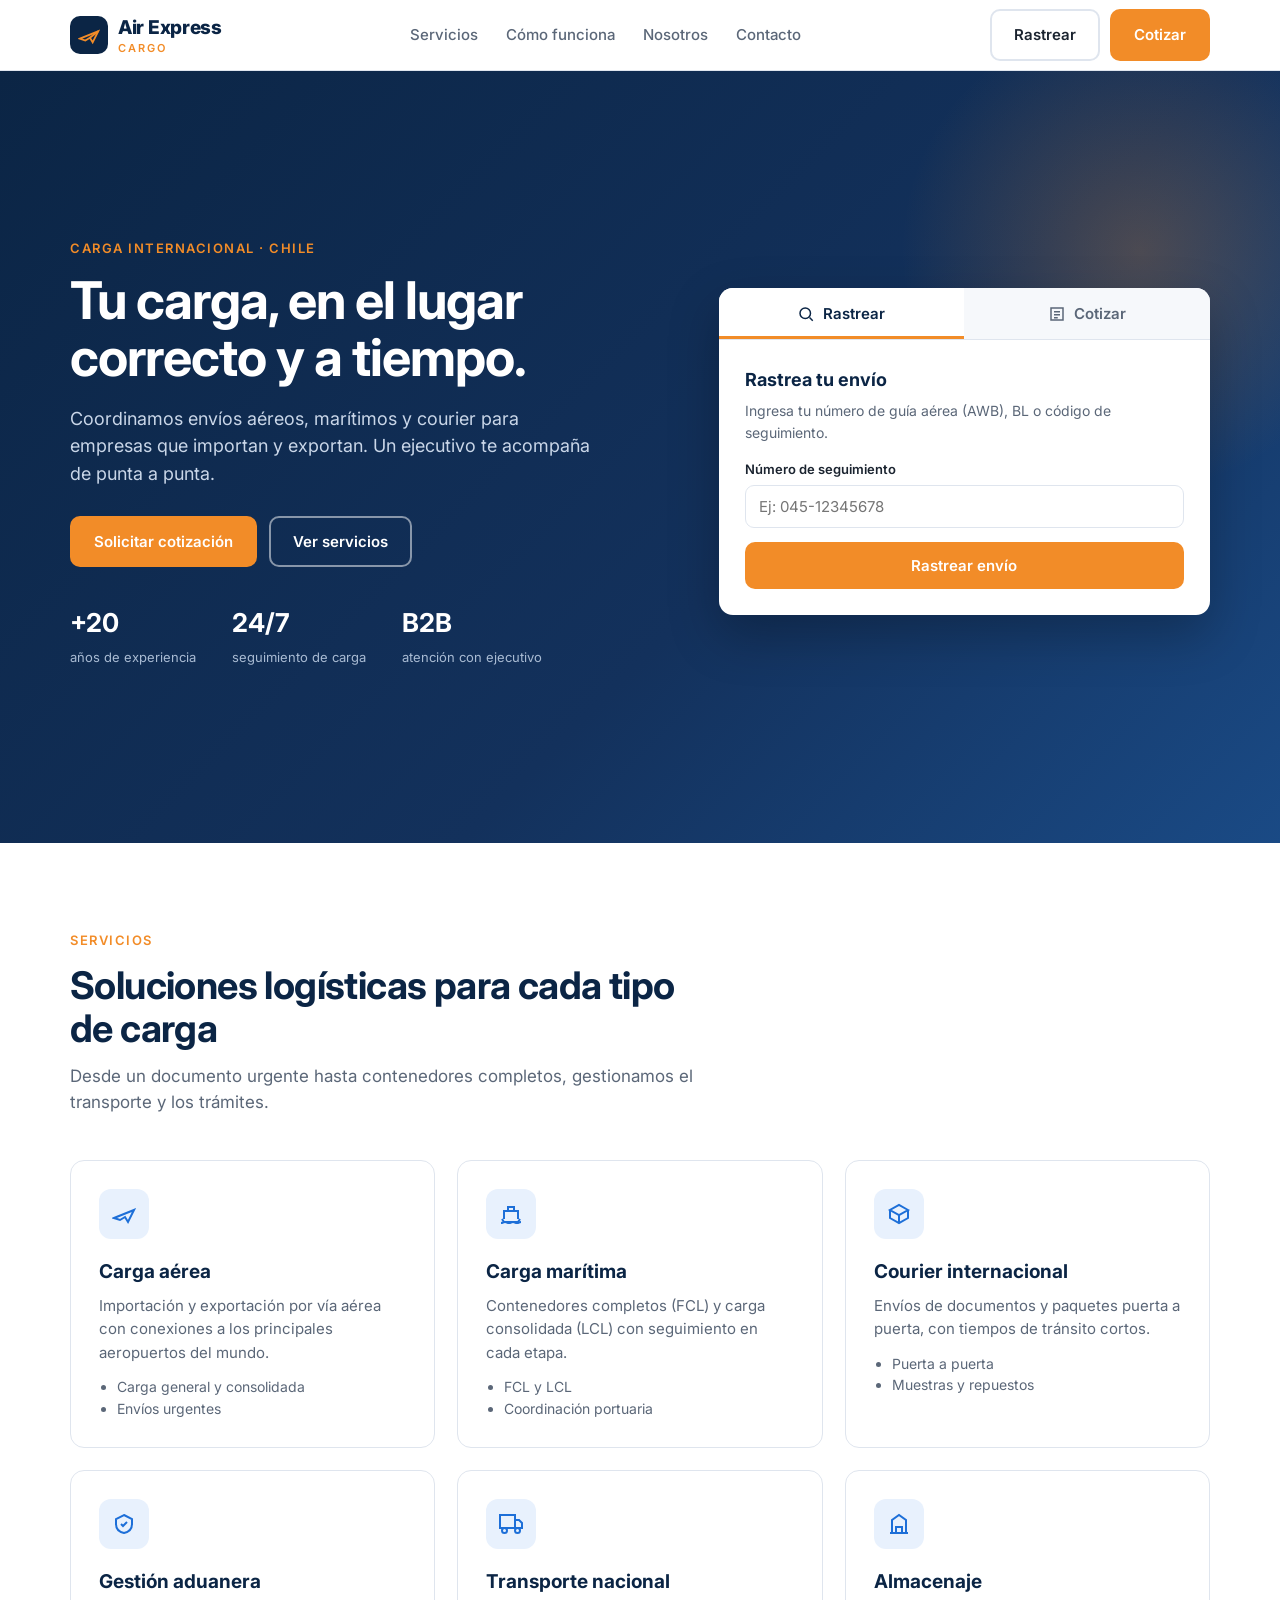
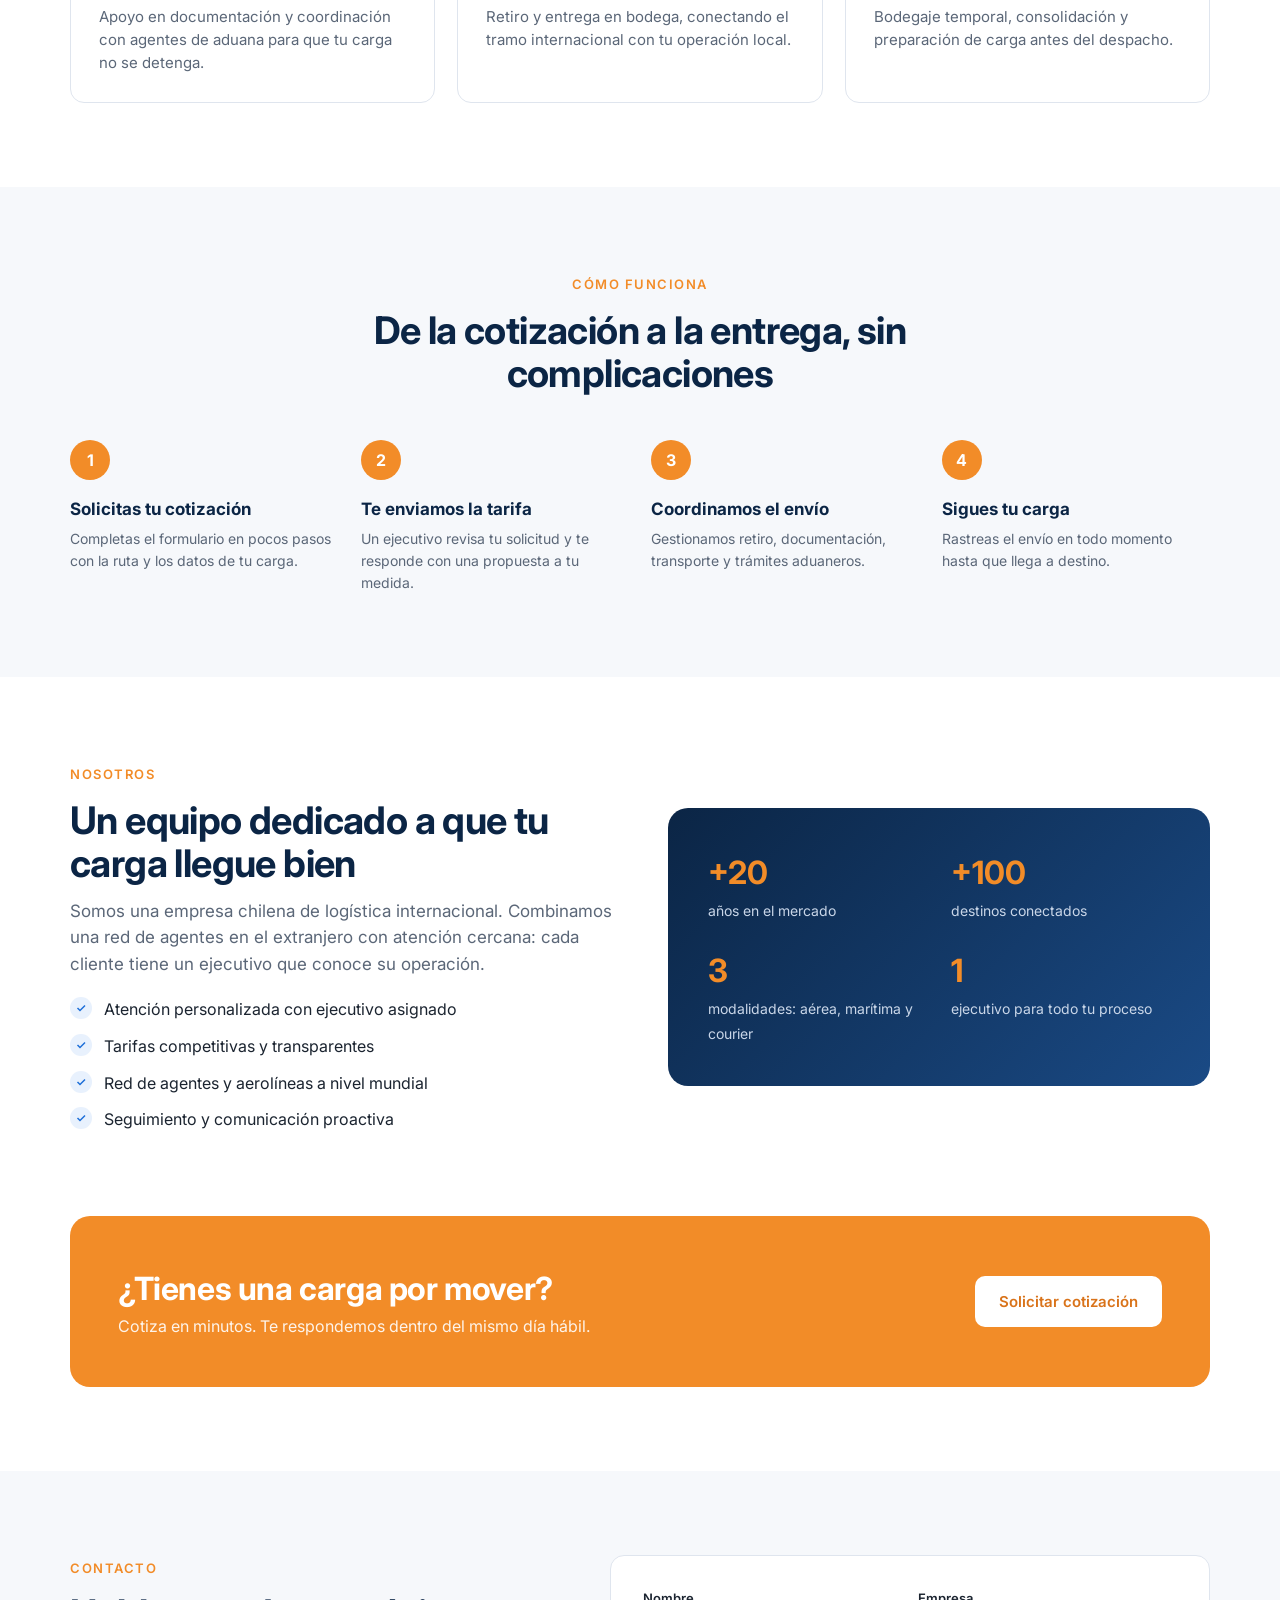
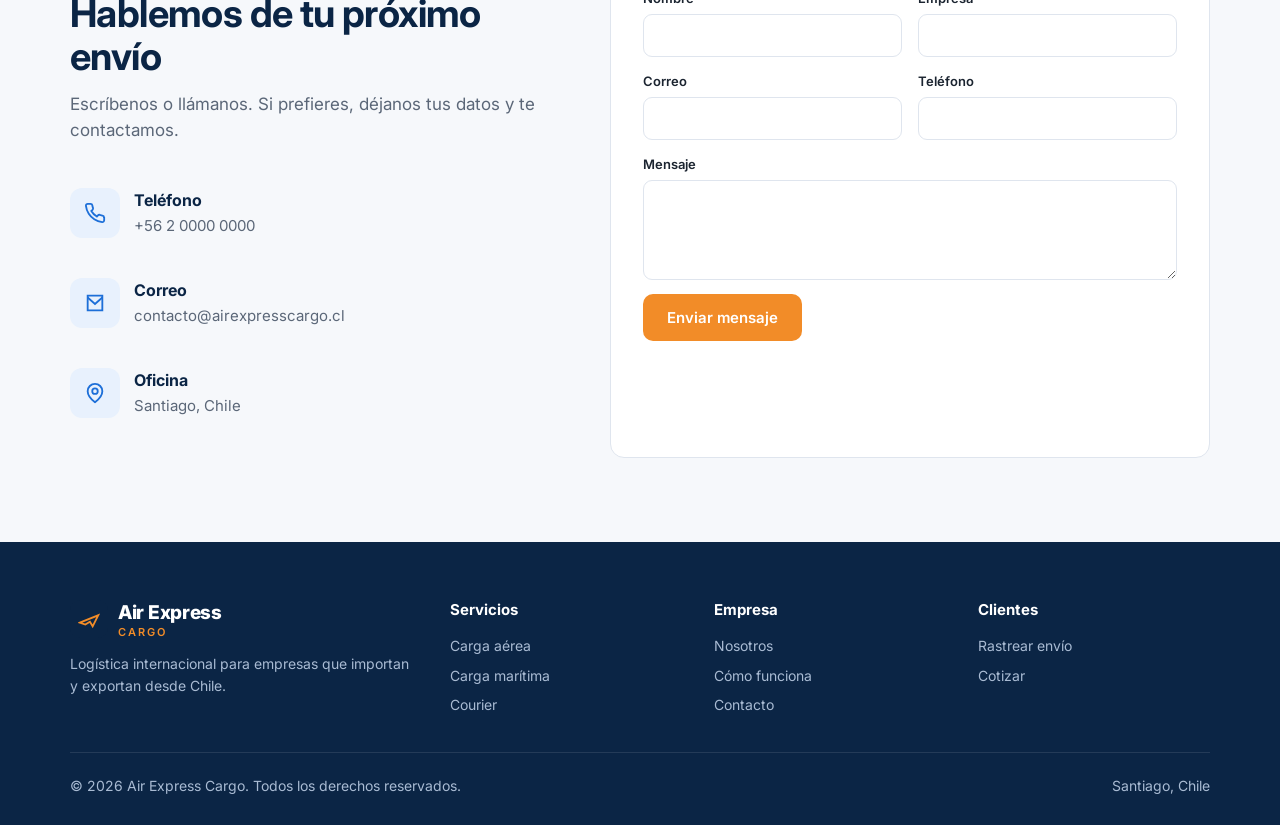
==== index.html @ 955c63bf "Sitio web Air Express Cargo: inicio y cotizador" ====
<!DOCTYPE html>
<html lang="es">
<head>
<meta charset="UTF-8">
<meta name="viewport" content="width=device-width, initial-scale=1.0">
<title>Air Express Cargo | Logística y carga internacional</title>
<meta name="description" content="Air Express Cargo: carga aérea, marítima y courier internacional desde y hacia Chile. Rastrea tu envío o solicita una cotización.">
<link rel="preconnect" href="https://fonts.googleapis.com">
<link href="https://fonts.googleapis.com/css2?family=Inter:wght@400;500;600;700;800&display=swap" rel="stylesheet">
<link rel="stylesheet" href="styles.css">
</head>
<body>

<header class="header">
  <div class="container">
    <a href="index.html" class="logo">
      <span class="logo-mark"><svg width="22" height="22" viewBox="0 0 24 24" fill="none" stroke="#f28c28" stroke-width="2"><path d="M2 16l20-8-6 12-3-5-5 3z"/><path d="M13 15l9-7"/></svg></span>
      <span>Air Express<small>Cargo</small></span>
    </a>
    <nav class="nav" id="nav">
      <a href="#servicios">Servicios</a>
      <a href="#como-funciona">Cómo funciona</a>
      <a href="#nosotros">Nosotros</a>
      <a href="#contacto">Contacto</a>
    </nav>
    <div class="header-cta">
      <a href="#rastrear" class="btn btn-ghost" data-open-tab="track">Rastrear</a>
      <a href="cotizar.html" class="btn btn-primary">Cotizar</a>
      <button class="menu-btn" aria-label="Abrir menú" id="menuBtn"><svg width="24" height="24" viewBox="0 0 24 24" fill="none" stroke="#0b2545" stroke-width="2"><path d="M3 6h18M3 12h18M3 18h18"/></svg></button>
    </div>
  </div>
</header>

<section class="hero" id="rastrear">
  <div class="container">
    <div>
      <span class="eyebrow">Carga internacional · Chile</span>
      <h1>Tu carga, en el lugar correcto y a tiempo.</h1>
      <p class="lead">Coordinamos envíos aéreos, marítimos y courier para empresas que importan y exportan. Un ejecutivo te acompaña de punta a punta.</p>
      <div style="display:flex;gap:12px;flex-wrap:wrap">
        <a href="cotizar.html" class="btn btn-primary">Solicitar cotización</a>
        <a href="#servicios" class="btn btn-outline-light">Ver servicios</a>
      </div>
      <div class="hero-stats">
        <div><strong>+20</strong><span>años de experiencia</span></div>
        <div><strong>24/7</strong><span>seguimiento de carga</span></div>
        <div><strong>B2B</strong><span>atención con ejecutivo</span></div>
      </div>
    </div>

    <div class="widget">
      <div class="tabs" role="tablist">
        <button class="tab active" role="tab" data-tab="track" aria-selected="true">
          <svg width="18" height="18" viewBox="0 0 24 24" fill="none" stroke="currentColor" stroke-width="2"><circle cx="11" cy="11" r="7"/><path d="M21 21l-4.3-4.3"/></svg>Rastrear
        </button>
        <button class="tab" role="tab" data-tab="quote" aria-selected="false">
          <svg width="18" height="18" viewBox="0 0 24 24" fill="none" stroke="currentColor" stroke-width="2"><path d="M4 4h16v16H4z"/><path d="M8 9h8M8 13h8M8 17h5"/></svg>Cotizar
        </button>
      </div>
      <div class="tab-panel active" id="panel-track">
        <h3>Rastrea tu envío</h3>
        <p>Ingresa tu número de guía aérea (AWB), BL o código de seguimiento.</p>
        <form id="trackForm">
          <div class="field">
            <label for="trackNum">Número de seguimiento</label>
            <input id="trackNum" placeholder="Ej: 045-12345678" required>
          </div>
          <button class="btn btn-primary" style="width:100%">Rastrear envío</button>
        </form>
        <div class="track-result" id="trackResult"></div>
      </div>
      <div class="tab-panel" id="panel-quote">
        <h3>Cotiza tu envío en 3 pasos</h3>
        <p>Cuéntanos qué necesitas mover y un ejecutivo te enviará la tarifa.</p>
        <ul class="mini-list">
          <li>Ruta y tipo de servicio</li>
          <li>Detalle de la carga (bultos o pallets, opcional)</li>
          <li>Datos de contacto de tu empresa</li>
        </ul>
        <a href="cotizar.html" class="btn btn-primary" style="width:100%">Comenzar cotización</a>
      </div>
    </div>
  </div>
</section>

<section id="servicios">
  <div class="container">
    <div class="section-head">
      <span class="eyebrow">Servicios</span>
      <h2>Soluciones logísticas para cada tipo de carga</h2>
      <p>Desde un documento urgente hasta contenedores completos, gestionamos el transporte y los trámites.</p>
    </div>
    <div class="grid-3">
      <article class="card">
        <div class="icon"><svg width="24" height="24" viewBox="0 0 24 24" fill="none" stroke="currentColor" stroke-width="2"><path d="M2 16l20-8-6 12-3-5-5 3z"/></svg></div>
        <h3>Carga aérea</h3>
        <p>Importación y exportación por vía aérea con conexiones a los principales aeropuertos del mundo.</p>
        <ul><li>Carga general y consolidada</li><li>Envíos urgentes</li></ul>
      </article>
      <article class="card">
        <div class="icon"><svg width="24" height="24" viewBox="0 0 24 24" fill="none" stroke="currentColor" stroke-width="2"><path d="M3 17l2 3h14l2-3"/><path d="M5 17V9h14v8"/><path d="M9 9V5h6v4"/><path d="M2 21c2 0 2-1 4-1s2 1 4 1 2-1 4-1 2 1 4 1 2-1 4-1"/></svg></div>
        <h3>Carga marítima</h3>
        <p>Contenedores completos (FCL) y carga consolidada (LCL) con seguimiento en cada etapa.</p>
        <ul><li>FCL y LCL</li><li>Coordinación portuaria</li></ul>
      </article>
      <article class="card">
        <div class="icon"><svg width="24" height="24" viewBox="0 0 24 24" fill="none" stroke="currentColor" stroke-width="2"><path d="M21 8l-9-5-9 5 9 5 9-5z"/><path d="M3 8v8l9 5 9-5V8"/><path d="M12 13v8"/></svg></div>
        <h3>Courier internacional</h3>
        <p>Envíos de documentos y paquetes puerta a puerta, con tiempos de tránsito cortos.</p>
        <ul><li>Puerta a puerta</li><li>Muestras y repuestos</li></ul>
      </article>
      <article class="card">
        <div class="icon"><svg width="24" height="24" viewBox="0 0 24 24" fill="none" stroke="currentColor" stroke-width="2"><path d="M9 12l2 2 4-4"/><path d="M12 3l8 4v5c0 5-3.5 8-8 9-4.5-1-8-4-8-9V7z"/></svg></div>
        <h3>Gestión aduanera</h3>
        <p>Apoyo en documentación y coordinación con agentes de aduana para que tu carga no se detenga.</p>
      </article>
      <article class="card">
        <div class="icon"><svg width="24" height="24" viewBox="0 0 24 24" fill="none" stroke="currentColor" stroke-width="2"><path d="M1 3h15v13H1z"/><path d="M16 8h4l3 3v5h-7z"/><circle cx="5.5" cy="18.5" r="2.5"/><circle cx="18.5" cy="18.5" r="2.5"/></svg></div>
        <h3>Transporte nacional</h3>
        <p>Retiro y entrega en bodega, conectando el tramo internacional con tu operación local.</p>
      </article>
      <article class="card">
        <div class="icon"><svg width="24" height="24" viewBox="0 0 24 24" fill="none" stroke="currentColor" stroke-width="2"><path d="M3 21h18M5 21V8l7-5 7 5v13"/><path d="M9 21v-6h6v6"/></svg></div>
        <h3>Almacenaje</h3>
        <p>Bodegaje temporal, consolidación y preparación de carga antes del despacho.</p>
      </article>
    </div>
  </div>
</section>

<section class="bg-soft" id="como-funciona">
  <div class="container">
    <div class="section-head center">
      <span class="eyebrow">Cómo funciona</span>
      <h2>De la cotización a la entrega, sin complicaciones</h2>
    </div>
    <div class="steps">
      <div class="step"><h4>Solicitas tu cotización</h4><p>Completas el formulario en pocos pasos con la ruta y los datos de tu carga.</p></div>
      <div class="step"><h4>Te enviamos la tarifa</h4><p>Un ejecutivo revisa tu solicitud y te responde con una propuesta a tu medida.</p></div>
      <div class="step"><h4>Coordinamos el envío</h4><p>Gestionamos retiro, documentación, transporte y trámites aduaneros.</p></div>
      <div class="step"><h4>Sigues tu carga</h4><p>Rastreas el envío en todo momento hasta que llega a destino.</p></div>
    </div>
  </div>
</section>

<section id="nosotros">
  <div class="container about">
    <div>
      <span class="eyebrow">Nosotros</span>
      <div class="section-head" style="margin-bottom:0">
        <h2>Un equipo dedicado a que tu carga llegue bien</h2>
        <p>Somos una empresa chilena de logística internacional. Combinamos una red de agentes en el extranjero con atención cercana: cada cliente tiene un ejecutivo que conoce su operación.</p>
      </div>
      <ul class="checks">
        <li>Atención personalizada con ejecutivo asignado</li>
        <li>Tarifas competitivas y transparentes</li>
        <li>Red de agentes y aerolíneas a nivel mundial</li>
        <li>Seguimiento y comunicación proactiva</li>
      </ul>
    </div>
    <div class="about-visual">
      <div><strong>+20</strong><span>años en el mercado</span></div>
      <div><strong>+100</strong><span>destinos conectados</span></div>
      <div><strong>3</strong><span>modalidades: aérea, marítima y courier</span></div>
      <div><strong>1</strong><span>ejecutivo para todo tu proceso</span></div>
    </div>
  </div>
</section>

<section style="padding-top:0">
  <div class="container">
    <div class="cta-band">
      <div>
        <h2>¿Tienes una carga por mover?</h2>
        <p>Cotiza en minutos. Te respondemos dentro del mismo día hábil.</p>
      </div>
      <a href="cotizar.html" class="btn">Solicitar cotización</a>
    </div>
  </div>
</section>

<section class="bg-soft" id="contacto">
  <div class="container contact-grid">
    <div>
      <span class="eyebrow">Contacto</span>
      <div class="section-head">
        <h2>Hablemos de tu próximo envío</h2>
        <p>Escríbenos o llámanos. Si prefieres, déjanos tus datos y te contactamos.</p>
      </div>
      <div class="contact-item"><div class="icon"><svg width="22" height="22" viewBox="0 0 24 24" fill="none" stroke="currentColor" stroke-width="2"><path d="M22 16.9v3a2 2 0 01-2.2 2 19.8 19.8 0 01-8.6-3.1 19.5 19.5 0 01-6-6A19.8 19.8 0 012.1 4.2 2 2 0 014.1 2h3a2 2 0 012 1.7c.1.9.4 1.8.7 2.7a2 2 0 01-.5 2.1L8 9.8a16 16 0 006 6l1.3-1.3a2 2 0 012.1-.4c.9.3 1.8.6 2.7.7a2 2 0 011.7 2z"/></svg></div><div><strong>Teléfono</strong><span>+56 2 0000 0000</span></div></div>
      <div class="contact-item"><div class="icon"><svg width="22" height="22" viewBox="0 0 24 24" fill="none" stroke="currentColor" stroke-width="2"><path d="M4 4h16v16H4z"/><path d="M4 6l8 7 8-7"/></svg></div><div><strong>Correo</strong><span>contacto@airexpresscargo.cl</span></div></div>
      <div class="contact-item"><div class="icon"><svg width="22" height="22" viewBox="0 0 24 24" fill="none" stroke="currentColor" stroke-width="2"><path d="M12 22s-8-6-8-12a8 8 0 0116 0c0 6-8 12-8 12z"/><circle cx="12" cy="10" r="3"/></svg></div><div><strong>Oficina</strong><span>Santiago, Chile</span></div></div>
    </div>
    <form class="form-card" id="contactForm">
      <div class="grid-2">
        <div class="field"><label for="cName">Nombre</label><input id="cName" required></div>
        <div class="field"><label for="cCompany">Empresa</label><input id="cCompany"></div>
      </div>
      <div class="grid-2">
        <div class="field"><label for="cEmail">Correo</label><input id="cEmail" type="email" required></div>
        <div class="field"><label for="cPhone">Teléfono</label><input id="cPhone" type="tel"></div>
      </div>
      <div class="field"><label for="cMsg">Mensaje</label><textarea id="cMsg" rows="4" required></textarea></div>
      <button class="btn btn-primary">Enviar mensaje</button>
      <p class="hint" id="contactOk" style="margin-top:12px;display:none;color:#1e9e5a">¡Gracias! Se abrirá tu correo para enviar el mensaje.</p>
    </form>
  </div>
</section>

<footer class="footer">
  <div class="container">
    <div class="footer-grid">
      <div>
        <a href="index.html" class="logo"><span class="logo-mark"><svg width="22" height="22" viewBox="0 0 24 24" fill="none" stroke="#f28c28" stroke-width="2"><path d="M2 16l20-8-6 12-3-5-5 3z"/></svg></span><span>Air Express<small>Cargo</small></span></a>
        <p>Logística internacional para empresas que importan y exportan desde Chile.</p>
      </div>
      <div><h5>Servicios</h5><ul><li><a href="#servicios">Carga aérea</a></li><li><a href="#servicios">Carga marítima</a></li><li><a href="#servicios">Courier</a></li></ul></div>
      <div><h5>Empresa</h5><ul><li><a href="#nosotros">Nosotros</a></li><li><a href="#como-funciona">Cómo funciona</a></li><li><a href="#contacto">Contacto</a></li></ul></div>
      <div><h5>Clientes</h5><ul><li><a href="#rastrear" data-open-tab="track">Rastrear envío</a></li><li><a href="cotizar.html">Cotizar</a></li></ul></div>
    </div>
    <div class="footer-bottom"><span>© <span id="year"></span> Air Express Cargo. Todos los derechos reservados.</span><span>Santiago, Chile</span></div>
  </div>
</footer>

<script src="script.js"></script>
</body>
</html>
---- styles.css ----
:root{
  --navy:#0b2545; --navy-2:#13315c; --blue:#1d6fd8; --blue-soft:#e8f1fd;
  --orange:#f28c28; --orange-dark:#d9731a;
  --ink:#1b2430; --muted:#5b6778; --line:#dfe5ee; --bg:#f6f8fb; --white:#fff;
  --radius:14px; --shadow:0 10px 30px rgba(11,37,69,.10);
}
*{box-sizing:border-box;margin:0;padding:0}
html{scroll-behavior:smooth}
body{font-family:"Inter",system-ui,-apple-system,Segoe UI,Roboto,sans-serif;color:var(--ink);background:var(--white);line-height:1.55}
a{color:inherit;text-decoration:none}
img,svg{display:block}
.container{width:min(1140px,100% - 32px);margin-inline:auto}
.btn{display:inline-flex;align-items:center;justify-content:center;gap:8px;padding:12px 22px;border-radius:10px;font-weight:600;border:2px solid transparent;cursor:pointer;font-size:15px;transition:.2s;font-family:inherit}
.btn-primary{background:var(--orange);color:#fff}
.btn-primary:hover{background:var(--orange-dark)}
.btn-ghost{border-color:var(--line);background:#fff;color:var(--ink)}
.btn-ghost:hover{border-color:var(--blue);color:var(--blue)}
.btn-outline-light{border-color:rgba(255,255,255,.5);color:#fff}
.btn-outline-light:hover{background:rgba(255,255,255,.1)}

/* Header */
.header{position:sticky;top:0;z-index:50;background:rgba(255,255,255,.96);backdrop-filter:blur(8px);border-bottom:1px solid var(--line)}
.header .container{display:flex;align-items:center;justify-content:space-between;height:70px;gap:20px}
.logo{display:flex;align-items:center;gap:10px;font-weight:800;font-size:19px;color:var(--navy);letter-spacing:-.3px}
.logo-mark{width:38px;height:38px;border-radius:10px;background:var(--navy);display:grid;place-items:center}
.logo small{display:block;font-size:11px;font-weight:600;color:var(--orange);letter-spacing:2px;text-transform:uppercase;margin-top:-3px}
.nav{display:flex;gap:28px;font-weight:500;font-size:15px;color:var(--muted)}
.nav a:hover,.nav a.active{color:var(--navy)}
.header-cta{display:flex;gap:10px;align-items:center}
.menu-btn{display:none;background:none;border:0;cursor:pointer;padding:8px}

/* Hero */
.hero{background:linear-gradient(135deg,var(--navy) 0%,var(--navy-2) 60%,#1a4a85 100%);color:#fff;position:relative;overflow:hidden}
.hero::after{content:"";position:absolute;right:-120px;top:-80px;width:520px;height:520px;border-radius:50%;background:radial-gradient(circle,rgba(242,140,40,.25),transparent 65%)}
.hero .container{display:grid;grid-template-columns:1.1fr .9fr;gap:48px;align-items:center;padding:80px 0 90px;position:relative;z-index:1}
.eyebrow{display:inline-block;font-size:13px;font-weight:600;letter-spacing:1.5px;text-transform:uppercase;color:var(--orange);margin-bottom:14px}
.hero h1{font-size:clamp(34px,5vw,52px);line-height:1.1;letter-spacing:-1px;margin-bottom:18px}
.hero p.lead{font-size:18px;color:#c9d6e8;max-width:520px;margin-bottom:28px}
.hero-stats{display:flex;gap:36px;margin-top:36px;flex-wrap:wrap}
.hero-stats strong{display:block;font-size:26px}
.hero-stats span{font-size:13px;color:#a9bbd3}

/* Tabs widget */
.widget{background:#fff;color:var(--ink);border-radius:var(--radius);box-shadow:0 20px 50px rgba(0,0,0,.25);overflow:hidden}
.tabs{display:grid;grid-template-columns:1fr 1fr;border-bottom:1px solid var(--line)}
.tab{padding:16px;font-weight:600;font-size:15px;background:var(--bg);border:0;cursor:pointer;color:var(--muted);font-family:inherit;display:flex;align-items:center;justify-content:center;gap:8px}
.tab.active{background:#fff;color:var(--navy);box-shadow:inset 0 -3px 0 var(--orange)}
.tab-panel{padding:26px;display:none}
.tab-panel.active{display:block}
.tab-panel h3{font-size:18px;margin-bottom:6px;color:var(--navy)}
.tab-panel p{color:var(--muted);font-size:14px;margin-bottom:16px}
.field{display:flex;flex-direction:column;gap:6px;margin-bottom:14px}
.field label{font-size:13px;font-weight:600;color:var(--ink)}
.field input,.field select,.field textarea{padding:11px 13px;border:1px solid var(--line);border-radius:9px;font-size:15px;font-family:inherit;background:#fff;color:var(--ink);width:100%}
.field input:focus,.field select:focus,.field textarea:focus{outline:2px solid var(--blue-soft);border-color:var(--blue)}
.inline{display:flex;gap:10px}
.inline .field{flex:1}
.track-result{margin-top:14px;padding:14px;border-radius:10px;background:var(--blue-soft);font-size:14px;display:none}
.track-result.show{display:block}
.mini-list{list-style:none;display:grid;gap:8px;margin:4px 0 18px}
.mini-list li{display:flex;gap:8px;font-size:14px;color:var(--muted)}
.mini-list li::before{content:"✓";color:var(--orange);font-weight:700}

/* Sections */
section{padding:84px 0}
.section-head{max-width:640px;margin-bottom:44px}
.section-head h2{font-size:clamp(28px,3.5vw,38px);letter-spacing:-.6px;color:var(--navy);line-height:1.15;margin-bottom:12px}
.section-head p{color:var(--muted);font-size:17px}
.center{text-align:center;margin-inline:auto}
.bg-soft{background:var(--bg)}

.grid-3{display:grid;grid-template-columns:repeat(3,1fr);gap:22px}
.card{background:#fff;border:1px solid var(--line);border-radius:var(--radius);padding:28px;transition:.2s}
.card:hover{box-shadow:var(--shadow);transform:translateY(-3px)}
.icon{width:50px;height:50px;border-radius:12px;background:var(--blue-soft);display:grid;place-items:center;margin-bottom:18px;color:var(--blue)}
.card h3{font-size:19px;color:var(--navy);margin-bottom:8px}
.card p{color:var(--muted);font-size:15px}
.card ul{margin-top:12px;padding-left:18px;color:var(--muted);font-size:14px}

.steps{display:grid;grid-template-columns:repeat(4,1fr);gap:22px;counter-reset:s}
.step{position:relative;padding-top:56px}
.step::before{counter-increment:s;content:counter(s);position:absolute;top:0;left:0;width:40px;height:40px;border-radius:50%;background:var(--orange);color:#fff;font-weight:700;display:grid;place-items:center}
.step h4{color:var(--navy);margin-bottom:6px;font-size:17px}
.step p{color:var(--muted);font-size:14px}

.about{display:grid;grid-template-columns:1fr 1fr;gap:56px;align-items:center}
.about-visual{background:linear-gradient(135deg,var(--navy),#1a4a85);border-radius:20px;padding:40px;color:#fff;display:grid;grid-template-columns:1fr 1fr;gap:24px}
.about-visual div strong{display:block;font-size:32px;color:var(--orange)}
.about-visual div span{color:#c9d6e8;font-size:14px}
.checks{list-style:none;display:grid;gap:12px;margin-top:20px}
.checks li{display:flex;gap:12px;color:var(--ink)}
.checks li::before{content:"";flex:0 0 22px;height:22px;border-radius:50%;background:var(--blue-soft) url("data:image/svg+xml,%3Csvg xmlns='http://www.w3.org/2000/svg' viewBox='0 0 24 24' fill='none' stroke='%231d6fd8' stroke-width='3'%3E%3Cpath d='M5 12l5 5L20 7'/%3E%3C/svg%3E") center/12px no-repeat}

.cta-band{background:var(--orange);color:#fff;border-radius:20px;padding:48px;display:flex;justify-content:space-between;align-items:center;gap:24px;flex-wrap:wrap}
.cta-band h2{font-size:clamp(24px,3vw,32px);letter-spacing:-.4px}
.cta-band p{opacity:.9}
.cta-band .btn{background:#fff;color:var(--orange-dark)}

.contact-grid{display:grid;grid-template-columns:1fr 1.2fr;gap:40px}
.contact-item{display:flex;gap:14px;margin-bottom:22px}
.contact-item strong{display:block;color:var(--navy)}
.contact-item span{color:var(--muted);font-size:15px}

/* Footer */
.footer{background:var(--navy);color:#a9bbd3;padding:56px 0 28px;font-size:14px}
.footer-grid{display:grid;grid-template-columns:1.5fr 1fr 1fr 1fr;gap:32px;margin-bottom:36px}
.footer h5{color:#fff;font-size:15px;margin-bottom:14px}
.footer ul{list-style:none;display:grid;gap:8px}
.footer a:hover{color:#fff}
.footer .logo{color:#fff;margin-bottom:12px}
.footer-bottom{border-top:1px solid rgba(255,255,255,.1);padding-top:22px;display:flex;justify-content:space-between;flex-wrap:wrap;gap:10px}

/* Cotizador page */
.page-head{background:linear-gradient(135deg,var(--navy),var(--navy-2));color:#fff;padding:52px 0 44px}
.page-head h1{font-size:clamp(28px,4vw,40px);letter-spacing:-.6px;margin-bottom:8px}
.page-head p{color:#c9d6e8;max-width:600px}
.breadcrumb{font-size:13px;color:#a9bbd3;margin-bottom:14px}
.breadcrumb a:hover{color:#fff}
.quote-layout{display:grid;grid-template-columns:1fr 340px;gap:32px;padding:44px 0 80px;align-items:start}
.progress{display:flex;gap:8px;margin-bottom:28px}
.progress-step{flex:1}
.progress-bar{height:6px;border-radius:4px;background:var(--line);margin-bottom:8px;transition:.3s}
.progress-step.done .progress-bar,.progress-step.current .progress-bar{background:var(--orange)}
.progress-step span{font-size:13px;color:var(--muted);font-weight:500}
.progress-step.current span{color:var(--navy);font-weight:700}
.form-card{background:#fff;border:1px solid var(--line);border-radius:var(--radius);padding:32px}
.form-step{display:none}
.form-step.active{display:block;animation:fade .25s}
@keyframes fade{from{opacity:0;transform:translateY(6px)}to{opacity:1;transform:none}}
.form-step h2{font-size:22px;color:var(--navy);margin-bottom:4px}
.form-step > p{color:var(--muted);font-size:15px;margin-bottom:24px}
.grid-2{display:grid;grid-template-columns:1fr 1fr;gap:0 16px}
.choice-group{display:grid;grid-template-columns:repeat(3,1fr);gap:10px;margin-bottom:18px}
.choice{position:relative}
.choice input{position:absolute;opacity:0}
.choice label{display:flex;flex-direction:column;gap:2px;border:1.5px solid var(--line);border-radius:10px;padding:14px;cursor:pointer;height:100%;transition:.15s}
.choice label strong{color:var(--navy);font-size:15px}
.choice label small{color:var(--muted);font-size:12px}
.choice input:checked + label{border-color:var(--orange);background:#fff7ef;box-shadow:0 0 0 3px rgba(242,140,40,.15)}
.choice input:focus-visible + label{outline:2px solid var(--blue)}
.toggle-row{display:flex;align-items:center;justify-content:space-between;gap:12px;padding:16px;border:1px dashed var(--line);border-radius:10px;margin:8px 0 18px;background:var(--bg)}
.toggle-row strong{color:var(--navy);display:block;font-size:15px}
.toggle-row small{color:var(--muted)}
.switch{position:relative;width:46px;height:26px;flex:0 0 46px}
.switch input{opacity:0;width:0;height:0}
.switch span{position:absolute;inset:0;background:#c8d1dd;border-radius:20px;cursor:pointer;transition:.2s}
.switch span::before{content:"";position:absolute;width:20px;height:20px;left:3px;top:3px;background:#fff;border-radius:50%;transition:.2s}
.switch input:checked + span{background:var(--orange)}
.switch input:checked + span::before{transform:translateX(20px)}
.detail{display:none}
.detail.show{display:block}
.pkg-row{display:grid;grid-template-columns:70px 1fr 1fr 1fr 1fr 36px;gap:8px;align-items:end;margin-bottom:10px}
.pkg-row .field{margin:0}
.pkg-row input{padding:9px 10px;font-size:14px}
.pkg-head{display:grid;grid-template-columns:70px 1fr 1fr 1fr 1fr 36px;gap:8px;font-size:12px;font-weight:600;color:var(--muted);margin-bottom:6px}
.icon-btn{width:36px;height:38px;border:1px solid var(--line);border-radius:8px;background:#fff;cursor:pointer;color:var(--muted);font-size:18px}
.icon-btn:hover{color:#c0392b;border-color:#c0392b}
.add-btn{background:none;border:0;color:var(--blue);font-weight:600;cursor:pointer;padding:6px 0;font-family:inherit;font-size:14px}
.subhead{font-size:15px;color:var(--navy);margin:18px 0 10px;font-weight:700}
.hint{font-size:13px;color:var(--muted);margin:-6px 0 14px}
.form-nav{display:flex;justify-content:space-between;margin-top:26px;padding-top:22px;border-top:1px solid var(--line)}
.error{color:#c0392b;font-size:13px;margin-top:-8px;margin-bottom:10px;display:none}
.error.show{display:block}

.aside{display:grid;gap:18px;position:sticky;top:90px}
.summary{background:var(--navy);color:#fff;border-radius:var(--radius);padding:24px}
.summary h3{font-size:16px;margin-bottom:14px}
.summary dl{display:grid;gap:10px;font-size:14px}
.summary dl div{display:flex;justify-content:space-between;gap:12px;border-bottom:1px solid rgba(255,255,255,.1);padding-bottom:8px}
.summary dt{color:#a9bbd3}
.summary dd{font-weight:600;text-align:right}
.summary .note{font-size:12px;color:#a9bbd3;margin-top:14px}
.side-card{background:var(--bg);border:1px solid var(--line);border-radius:var(--radius);padding:22px;font-size:14px}
.side-card h4{color:var(--navy);margin-bottom:10px;font-size:15px}
.side-card ol{padding-left:18px;color:var(--muted);display:grid;gap:6px}
.side-card p{color:var(--muted);margin-bottom:6px}
.side-card a{color:var(--blue);font-weight:600}
.success{text-align:center;padding:30px 10px}
.success .icon{margin:0 auto 18px;width:64px;height:64px;background:#e7f7ee;color:#1e9e5a}

@media (max-width:980px){
  .hero .container,.about,.contact-grid,.quote-layout{grid-template-columns:1fr}
  .grid-3{grid-template-columns:1fr 1fr}
  .steps{grid-template-columns:1fr 1fr}
  .footer-grid{grid-template-columns:1fr 1fr}
  .aside{position:static}
}
@media (max-width:760px){
  .nav,.header-cta .btn-ghost{display:none}
  .menu-btn{display:block}
  .nav.open{display:flex;flex-direction:column;position:absolute;top:70px;left:0;right:0;background:#fff;padding:20px 16px;border-bottom:1px solid var(--line);gap:16px}
  .grid-3,.steps,.grid-2,.footer-grid{grid-template-columns:1fr}
  .choice-group{grid-template-columns:1fr}
  section{padding:60px 0}
  .hero .container{padding:52px 0 60px}
  .cta-band{padding:32px}
  .form-card{padding:22px}
  .pkg-head{display:none}
  .pkg-row{grid-template-columns:1fr 1fr 1fr;padding:12px;border:1px solid var(--line);border-radius:10px}
  .pkg-row .icon-btn{width:100%}
}
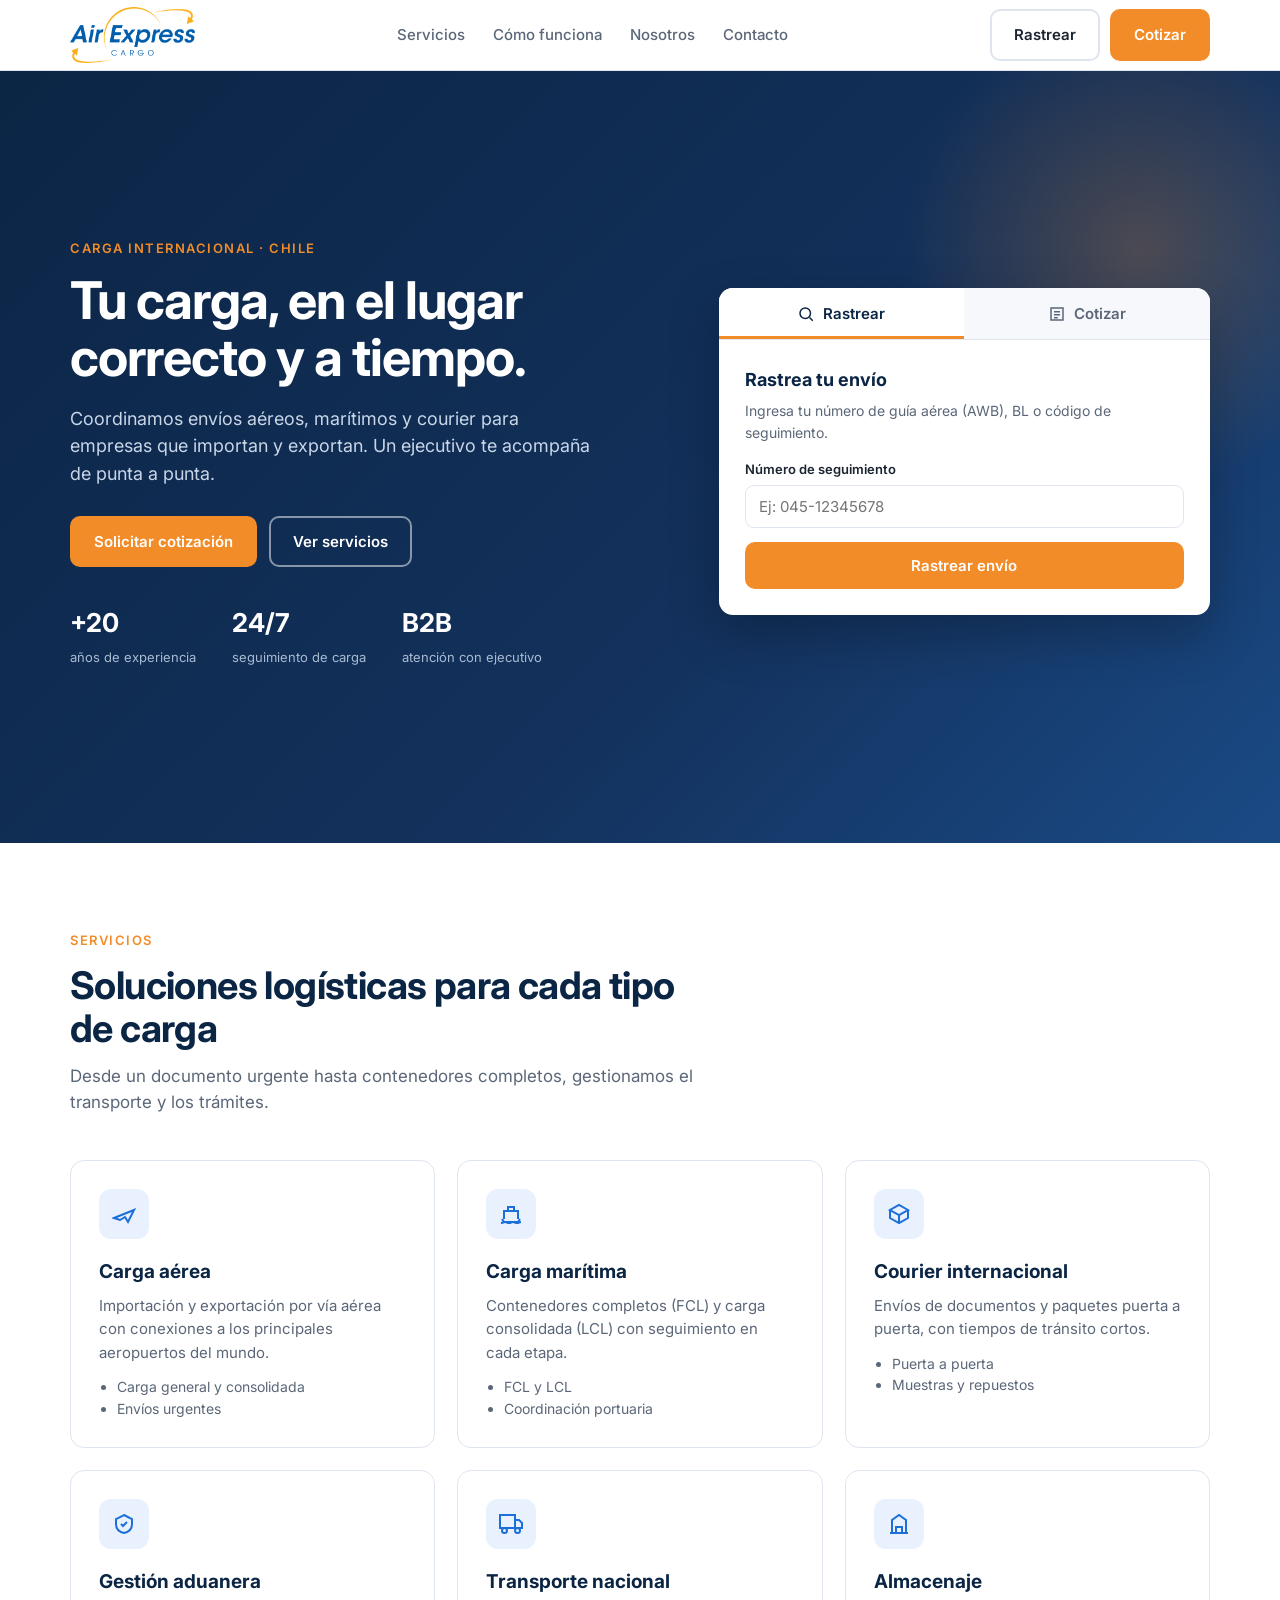
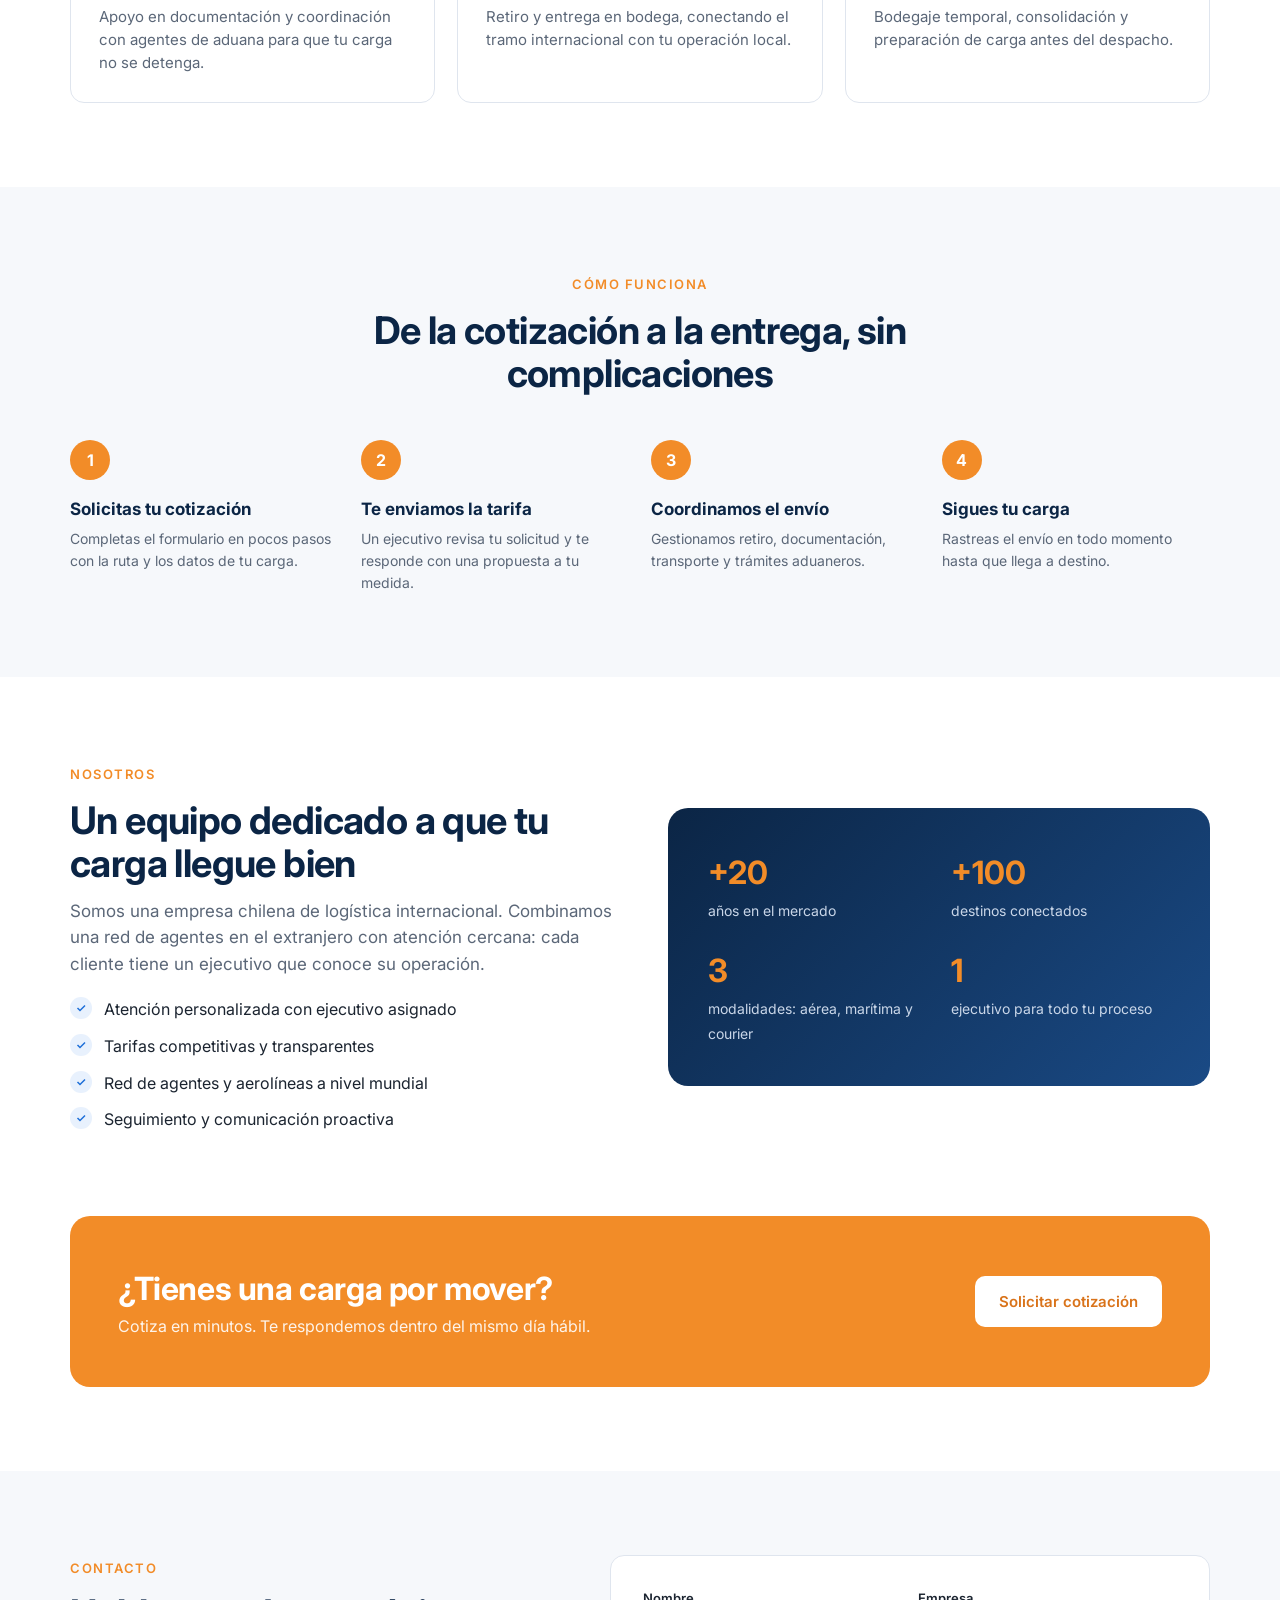
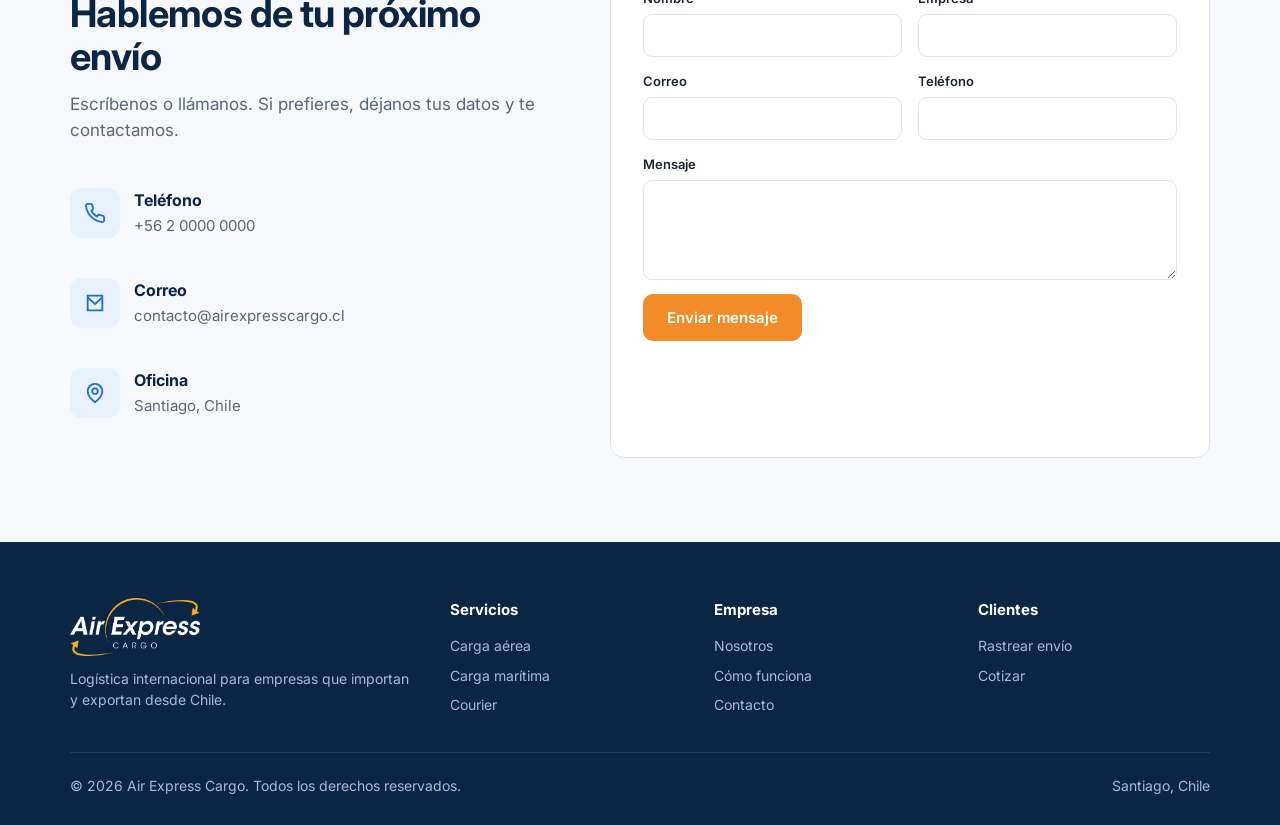
==== commit aa40a832: "Nuevo logo" ====
--- a/index.html
+++ b/index.html
@@ -13,9 +13,8 @@
 
 <header class="header">
   <div class="container">
-    <a href="index.html" class="logo">
-      <span class="logo-mark"><svg width="22" height="22" viewBox="0 0 24 24" fill="none" stroke="#f28c28" stroke-width="2"><path d="M2 16l20-8-6 12-3-5-5 3z"/><path d="M13 15l9-7"/></svg></span>
-      <span>Air Express<small>Cargo</small></span>
+    <a href="index.html" class="logo" aria-label="Air Express Cargo - Inicio">
+      <img src="img/logo.png" alt="Air Express Cargo" width="125" height="56">
     </a>
     <nav class="nav" id="nav">
       <a href="#servicios">Servicios</a>
@@ -211,7 +210,7 @@
   <div class="container">
     <div class="footer-grid">
       <div>
-        <a href="index.html" class="logo"><span class="logo-mark"><svg width="22" height="22" viewBox="0 0 24 24" fill="none" stroke="#f28c28" stroke-width="2"><path d="M2 16l20-8-6 12-3-5-5 3z"/></svg></span><span>Air Express<small>Cargo</small></span></a>
+        <a href="index.html" class="logo" aria-label="Air Express Cargo - Inicio"><img src="img/logo-blanco.png" alt="Air Express Cargo" width="130" height="58"></a>
         <p>Logística internacional para empresas que importan y exportan desde Chile.</p>
       </div>
       <div><h5>Servicios</h5><ul><li><a href="#servicios">Carga aérea</a></li><li><a href="#servicios">Carga marítima</a></li><li><a href="#servicios">Courier</a></li></ul></div>
--- a/styles.css
+++ b/styles.css
@@ -22,7 +22,8 @@
 .header{position:sticky;top:0;z-index:50;background:rgba(255,255,255,.96);backdrop-filter:blur(8px);border-bottom:1px solid var(--line)}
 .header .container{display:flex;align-items:center;justify-content:space-between;height:70px;gap:20px}
 .logo{display:flex;align-items:center;gap:10px;font-weight:800;font-size:19px;color:var(--navy);letter-spacing:-.3px}
-.logo-mark{width:38px;height:38px;border-radius:10px;background:var(--navy);display:grid;place-items:center}
+.logo img{display:block;height:56px;width:auto}
+.footer .logo img{height:58px}
 .logo small{display:block;font-size:11px;font-weight:600;color:var(--orange);letter-spacing:2px;text-transform:uppercase;margin-top:-3px}
 .nav{display:flex;gap:28px;font-weight:500;font-size:15px;color:var(--muted)}
 .nav a:hover,.nav a.active{color:var(--navy)}
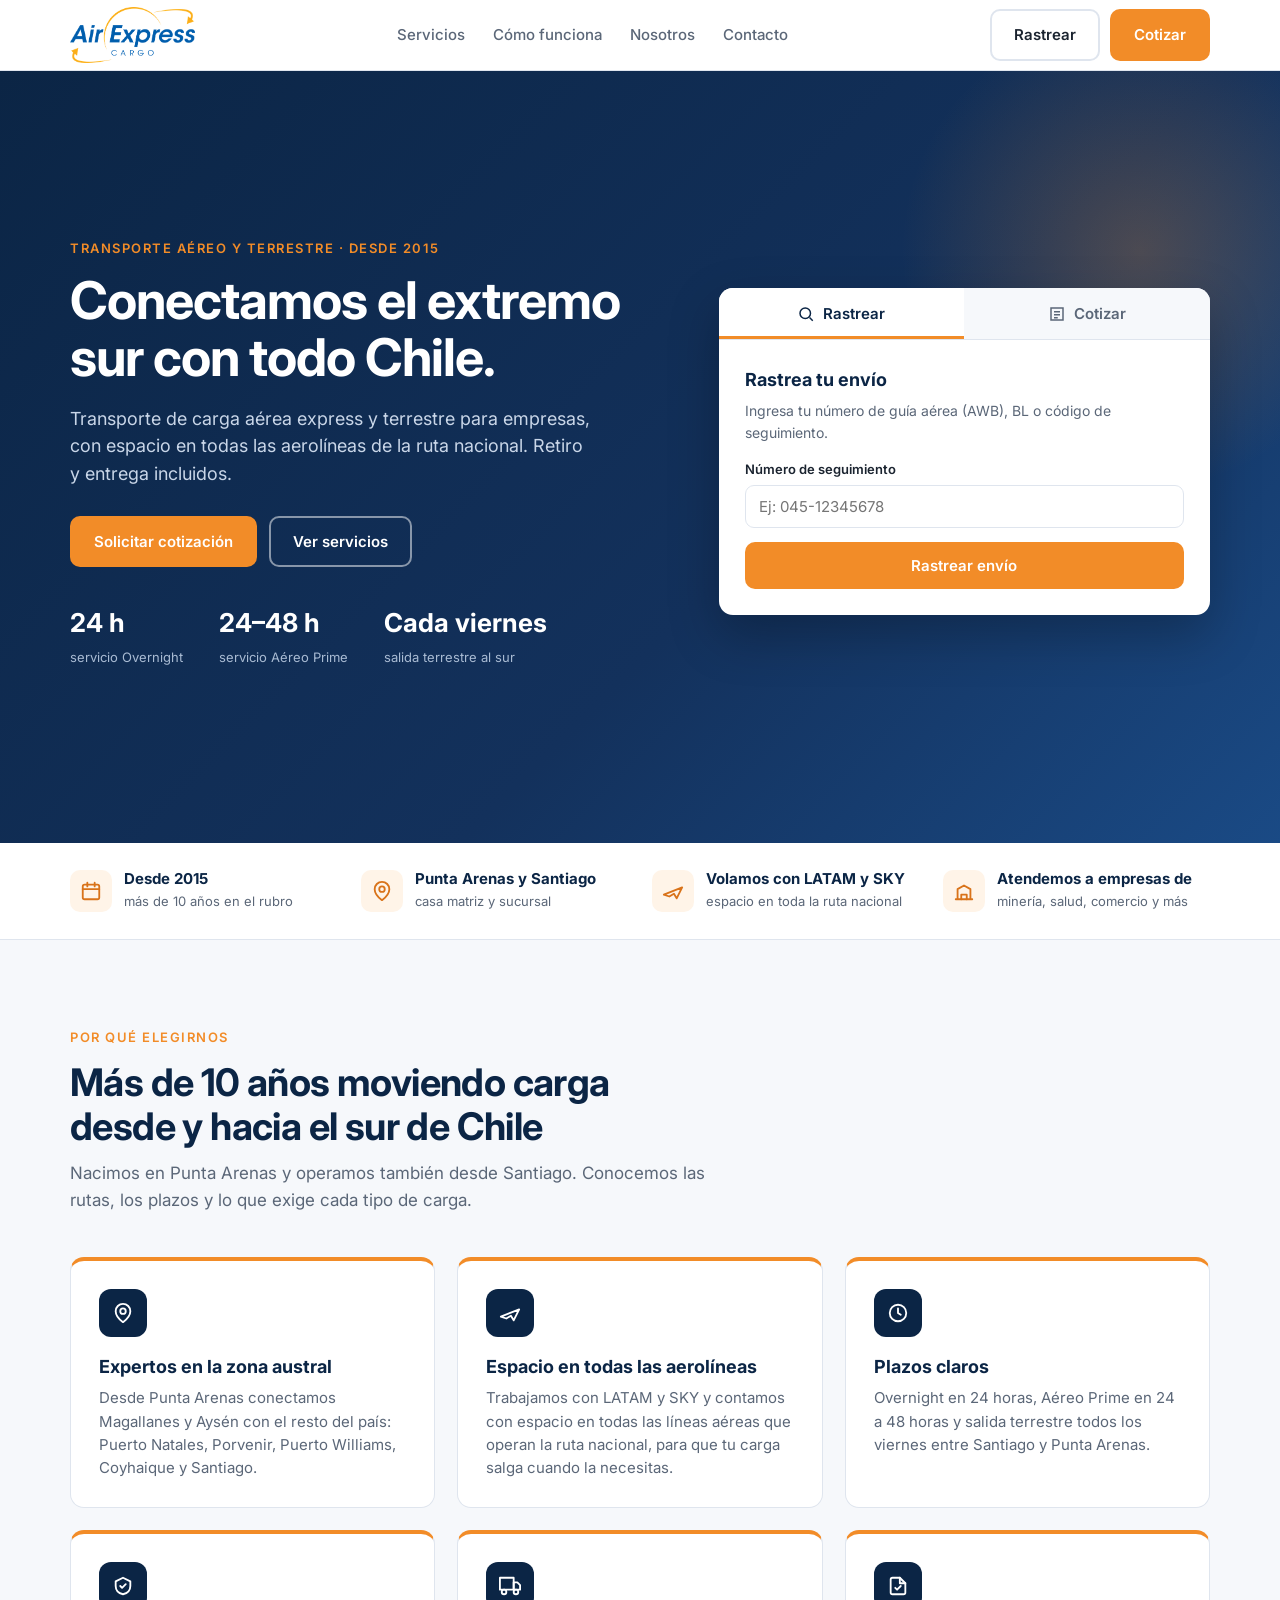
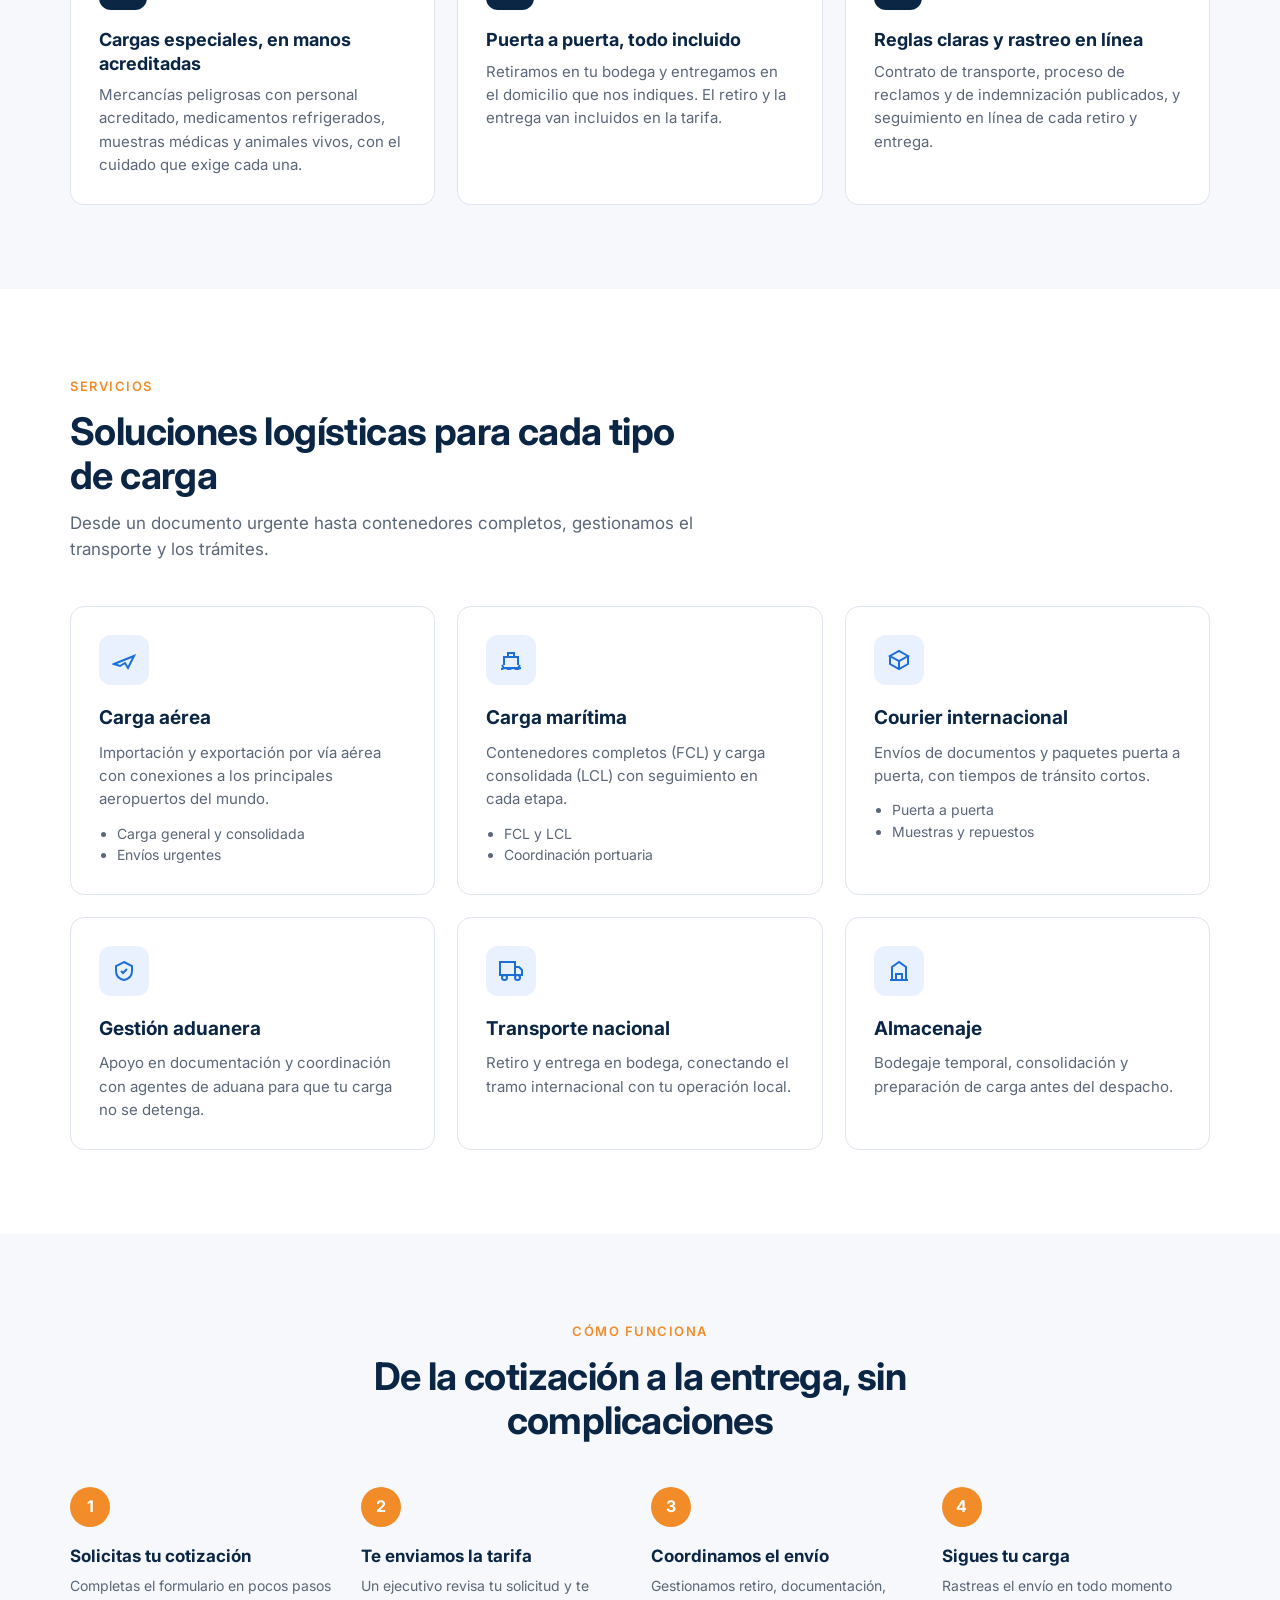
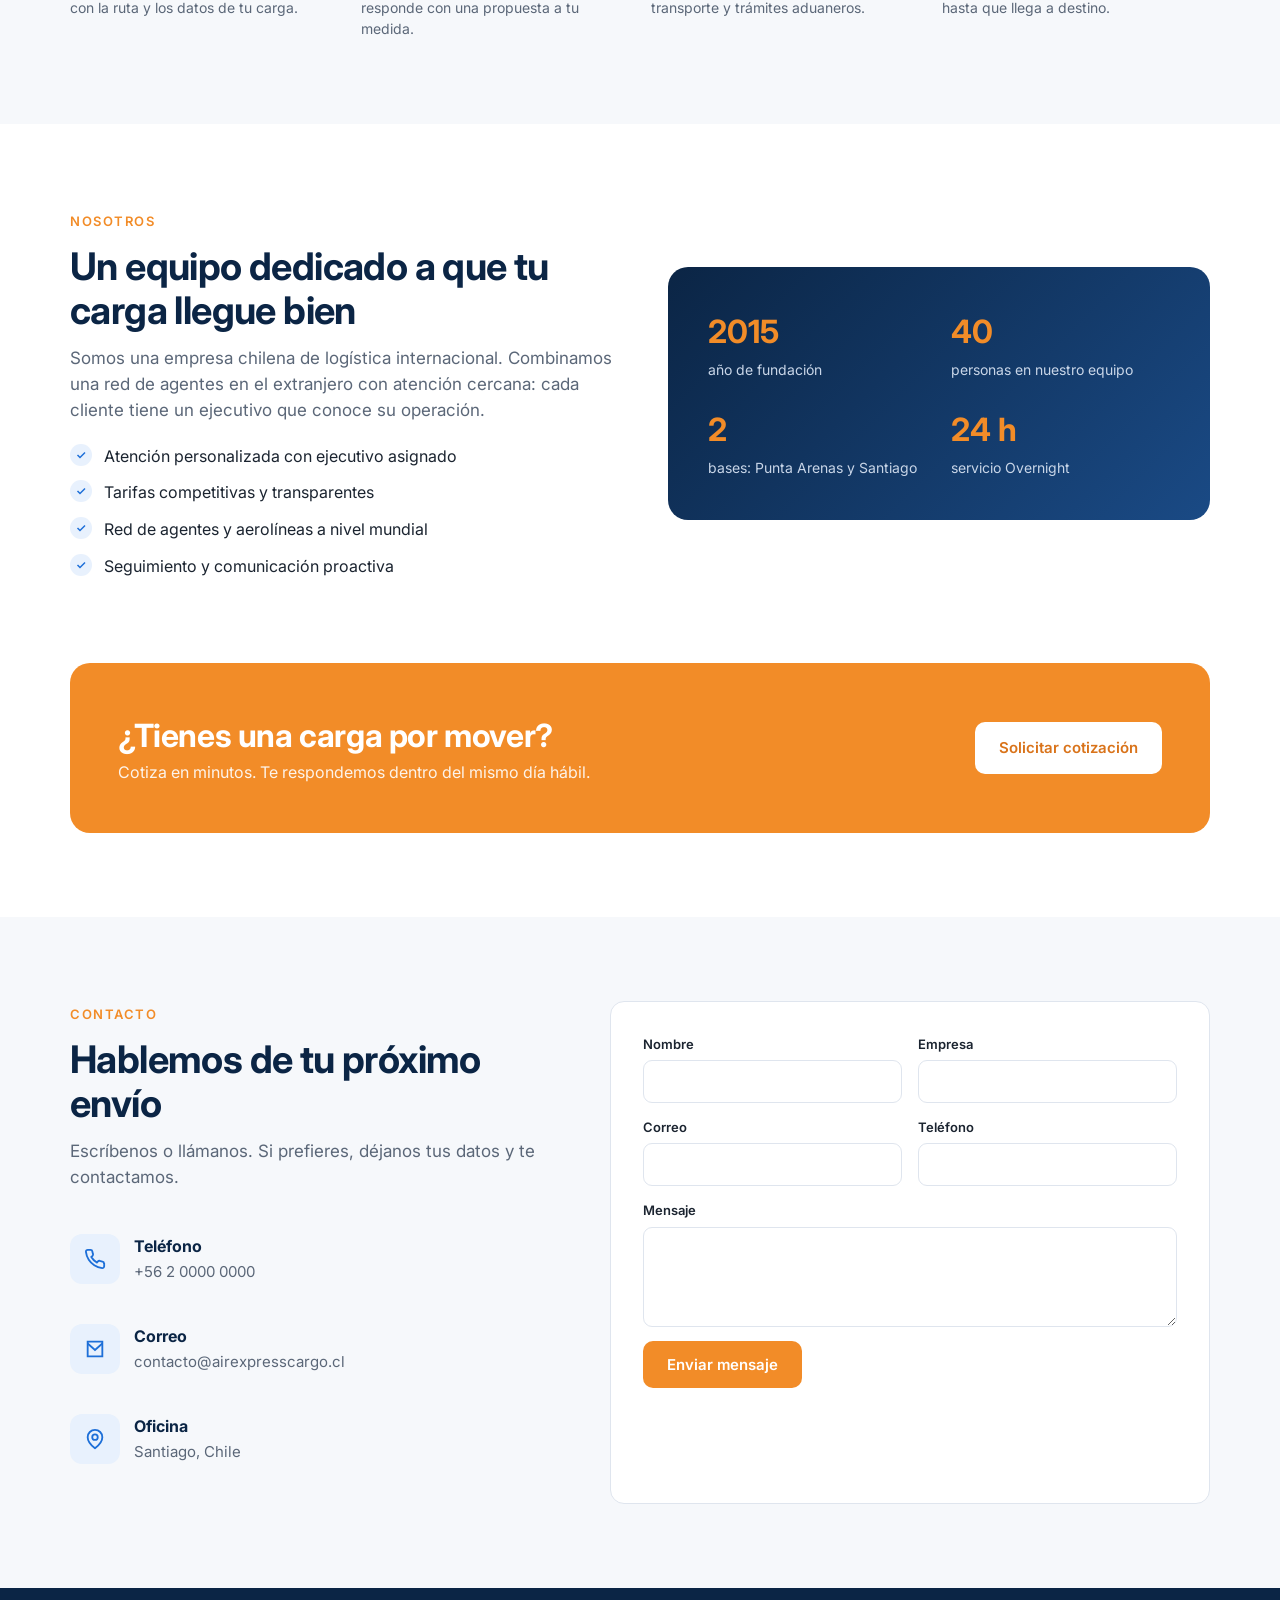
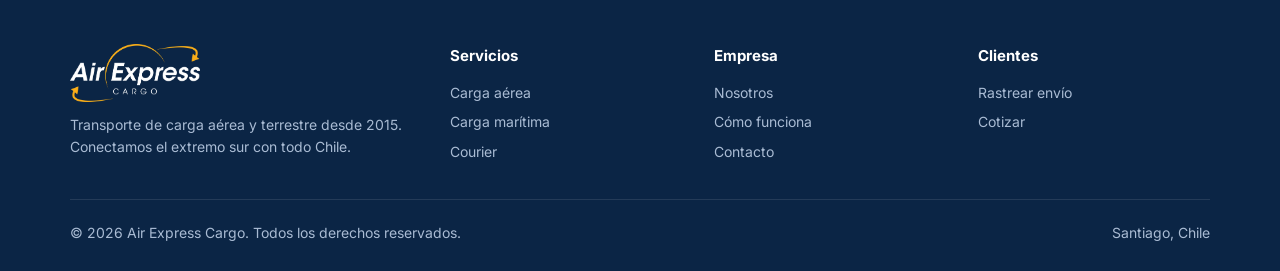
==== commit cda274ed: "Nuevo hero, franja de respaldos y sección Por qué elegirnos Co-Authored-By: Claude Opus 5.5 <noreply" ====
--- a/index.html
+++ b/index.html
@@ -3,8 +3,8 @@
 <head>
 <meta charset="UTF-8">
 <meta name="viewport" content="width=device-width, initial-scale=1.0">
-<title>Air Express Cargo | Logística y carga internacional</title>
-<meta name="description" content="Air Express Cargo: carga aérea, marítima y courier internacional desde y hacia Chile. Rastrea tu envío o solicita una cotización.">
+<title>Air Express Cargo | Transporte aéreo y terrestre de carga en Chile</title>
+<meta name="description" content="Air Express Cargo: transporte de carga aérea express y terrestre desde 2015. Casa matriz en Punta Arenas y bodega en Santiago. Rastrea tu envío o solicita una cotización.">
 <link rel="preconnect" href="https://fonts.googleapis.com">
 <link href="https://fonts.googleapis.com/css2?family=Inter:wght@400;500;600;700;800&display=swap" rel="stylesheet">
 <link rel="stylesheet" href="styles.css">
@@ -33,17 +33,17 @@
 <section class="hero" id="rastrear">
   <div class="container">
     <div>
-      <span class="eyebrow">Carga internacional · Chile</span>
-      <h1>Tu carga, en el lugar correcto y a tiempo.</h1>
-      <p class="lead">Coordinamos envíos aéreos, marítimos y courier para empresas que importan y exportan. Un ejecutivo te acompaña de punta a punta.</p>
+      <span class="eyebrow">Transporte aéreo y terrestre · Desde 2015</span>
+      <h1>Conectamos el extremo sur con todo Chile.</h1>
+      <p class="lead">Transporte de carga aérea express y terrestre para empresas, con espacio en todas las aerolíneas de la ruta nacional. Retiro y entrega incluidos.</p>
       <div style="display:flex;gap:12px;flex-wrap:wrap">
         <a href="cotizar.html" class="btn btn-primary">Solicitar cotización</a>
         <a href="#servicios" class="btn btn-outline-light">Ver servicios</a>
       </div>
       <div class="hero-stats">
-        <div><strong>+20</strong><span>años de experiencia</span></div>
-        <div><strong>24/7</strong><span>seguimiento de carga</span></div>
-        <div><strong>B2B</strong><span>atención con ejecutivo</span></div>
+        <div><strong>24 h</strong><span>servicio Overnight</span></div>
+        <div><strong>24–48 h</strong><span>servicio Aéreo Prime</span></div>
+        <div><strong>Cada viernes</strong><span>salida terrestre al sur</span></div>
       </div>
     </div>
 
@@ -82,6 +82,57 @@
   </div>
 </section>
 
+<section class="trust" aria-label="Respaldo de Air Express Cargo">
+  <div class="container trust-grid">
+    <div class="trust-item"><div class="trust-icon"><svg width="22" height="22" viewBox="0 0 24 24" fill="none" stroke="currentColor" stroke-width="2" stroke-linecap="round" stroke-linejoin="round"><rect x="3" y="5" width="18" height="16" rx="2"/><path d="M3 10h18M8 3v4M16 3v4"/></svg></div><div><strong>Desde 2015</strong><span>más de 10 años en el rubro</span></div></div>
+    <div class="trust-item"><div class="trust-icon"><svg width="22" height="22" viewBox="0 0 24 24" fill="none" stroke="currentColor" stroke-width="2" stroke-linecap="round" stroke-linejoin="round"><path d="M12 22s-8-6-8-12a8 8 0 0116 0c0 6-8 12-8 12z"/><circle cx="12" cy="10" r="3"/></svg></div><div><strong>Punta Arenas y Santiago</strong><span>casa matriz y sucursal</span></div></div>
+    <div class="trust-item"><div class="trust-icon"><svg width="22" height="22" viewBox="0 0 24 24" fill="none" stroke="currentColor" stroke-width="2" stroke-linecap="round" stroke-linejoin="round"><path d="M2 16l20-8-6 12-3-5-5 3z"/></svg></div><div><strong>Volamos con LATAM y SKY</strong><span>espacio en toda la ruta nacional</span></div></div>
+    <div class="trust-item"><div class="trust-icon"><svg width="22" height="22" viewBox="0 0 24 24" fill="none" stroke="currentColor" stroke-width="2" stroke-linecap="round" stroke-linejoin="round"><path d="M3 21h18M5 21V10l7-4 7 4v11"/><path d="M9 21v-5h6v5"/></svg></div><div><strong>Atendemos a empresas de</strong><span>minería, salud, comercio y más</span></div></div>
+  </div>
+</section>
+
+<section class="bg-soft" id="por-que">
+  <div class="container">
+    <div class="section-head">
+      <span class="eyebrow">Por qué elegirnos</span>
+      <h2>Más de 10 años moviendo carga desde y hacia el sur de Chile</h2>
+      <p>Nacimos en Punta Arenas y operamos también desde Santiago. Conocemos las rutas, los plazos y lo que exige cada tipo de carga.</p>
+    </div>
+    <div class="grid-3 why-grid">
+      <article class="why">
+        <div class="why-icon"><svg width="22" height="22" viewBox="0 0 24 24" fill="none" stroke="currentColor" stroke-width="2" stroke-linecap="round" stroke-linejoin="round"><path d="M12 22s-8-6-8-12a8 8 0 0116 0c0 6-8 12-8 12z"/><circle cx="12" cy="10" r="3"/></svg></div>
+        <h3>Expertos en la zona austral</h3>
+        <p>Desde Punta Arenas conectamos Magallanes y Aysén con el resto del país: Puerto Natales, Porvenir, Puerto Williams, Coyhaique y Santiago.</p>
+      </article>
+      <article class="why">
+        <div class="why-icon"><svg width="22" height="22" viewBox="0 0 24 24" fill="none" stroke="currentColor" stroke-width="2" stroke-linecap="round" stroke-linejoin="round"><path d="M2 16l20-8-6 12-3-5-5 3z"/></svg></div>
+        <h3>Espacio en todas las aerolíneas</h3>
+        <p>Trabajamos con LATAM y SKY y contamos con espacio en todas las líneas aéreas que operan la ruta nacional, para que tu carga salga cuando la necesitas.</p>
+      </article>
+      <article class="why">
+        <div class="why-icon"><svg width="22" height="22" viewBox="0 0 24 24" fill="none" stroke="currentColor" stroke-width="2" stroke-linecap="round" stroke-linejoin="round"><circle cx="12" cy="12" r="9"/><path d="M12 7v5l3 2"/></svg></div>
+        <h3>Plazos claros</h3>
+        <p>Overnight en 24 horas, Aéreo Prime en 24 a 48 horas y salida terrestre todos los viernes entre Santiago y Punta Arenas.</p>
+      </article>
+      <article class="why">
+        <div class="why-icon"><svg width="22" height="22" viewBox="0 0 24 24" fill="none" stroke="currentColor" stroke-width="2" stroke-linecap="round" stroke-linejoin="round"><path d="M12 3l8 4v5c0 5-3.5 8-8 9-4.5-1-8-4-8-9V7z"/><path d="M9 12l2 2 4-4"/></svg></div>
+        <h3>Cargas especiales, en manos acreditadas</h3>
+        <p>Mercancías peligrosas con personal acreditado, medicamentos refrigerados, muestras médicas y animales vivos, con el cuidado que exige cada una.</p>
+      </article>
+      <article class="why">
+        <div class="why-icon"><svg width="22" height="22" viewBox="0 0 24 24" fill="none" stroke="currentColor" stroke-width="2" stroke-linecap="round" stroke-linejoin="round"><path d="M1 3h15v13H1z"/><path d="M16 8h4l3 3v5h-7z"/><circle cx="5.5" cy="18.5" r="2.5"/><circle cx="18.5" cy="18.5" r="2.5"/></svg></div>
+        <h3>Puerta a puerta, todo incluido</h3>
+        <p>Retiramos en tu bodega y entregamos en el domicilio que nos indiques. El retiro y la entrega van incluidos en la tarifa.</p>
+      </article>
+      <article class="why">
+        <div class="why-icon"><svg width="22" height="22" viewBox="0 0 24 24" fill="none" stroke="currentColor" stroke-width="2" stroke-linecap="round" stroke-linejoin="round"><path d="M14 3H6a2 2 0 00-2 2v14a2 2 0 002 2h12a2 2 0 002-2V9z"/><path d="M14 3v6h6M9 14l2 2 4-4"/></svg></div>
+        <h3>Reglas claras y rastreo en línea</h3>
+        <p>Contrato de transporte, proceso de reclamos y de indemnización publicados, y seguimiento en línea de cada retiro y entrega.</p>
+      </article>
+    </div>
+  </div>
+</section>
+
 <section id="servicios">
   <div class="container">
     <div class="section-head">
@@ -158,10 +209,10 @@
       </ul>
     </div>
     <div class="about-visual">
-      <div><strong>+20</strong><span>años en el mercado</span></div>
-      <div><strong>+100</strong><span>destinos conectados</span></div>
-      <div><strong>3</strong><span>modalidades: aérea, marítima y courier</span></div>
-      <div><strong>1</strong><span>ejecutivo para todo tu proceso</span></div>
+      <div><strong>2015</strong><span>año de fundación</span></div>
+      <div><strong>40</strong><span>personas en nuestro equipo</span></div>
+      <div><strong>2</strong><span>bases: Punta Arenas y Santiago</span></div>
+      <div><strong>24 h</strong><span>servicio Overnight</span></div>
     </div>
   </div>
 </section>
@@ -211,7 +262,7 @@
     <div class="footer-grid">
       <div>
         <a href="index.html" class="logo" aria-label="Air Express Cargo - Inicio"><img src="img/logo-blanco.png" alt="Air Express Cargo" width="130" height="58"></a>
-        <p>Logística internacional para empresas que importan y exportan desde Chile.</p>
+        <p>Transporte de carga aérea y terrestre desde 2015. Conectamos el extremo sur con todo Chile.</p>
       </div>
       <div><h5>Servicios</h5><ul><li><a href="#servicios">Carga aérea</a></li><li><a href="#servicios">Carga marítima</a></li><li><a href="#servicios">Courier</a></li></ul></div>
       <div><h5>Empresa</h5><ul><li><a href="#nosotros">Nosotros</a></li><li><a href="#como-funciona">Cómo funciona</a></li><li><a href="#contacto">Contacto</a></li></ul></div>
--- a/styles.css
+++ b/styles.css
@@ -179,9 +179,24 @@
 .success{text-align:center;padding:30px 10px}
 .success .icon{margin:0 auto 18px;width:64px;height:64px;background:#e7f7ee;color:#1e9e5a}
 
+/* Franja de respaldo */
+section.trust{padding:0;background:#fff;border-bottom:1px solid var(--line)}
+.trust-grid{display:grid;grid-template-columns:repeat(4,1fr);gap:24px;padding:26px 0}
+.trust-item{display:flex;gap:12px;align-items:center}
+.trust-icon{flex:0 0 42px;height:42px;border-radius:10px;background:#fff4e8;color:var(--orange-dark);display:grid;place-items:center}
+.trust-item strong{display:block;color:var(--navy);font-size:15px;line-height:1.3}
+.trust-item span{color:var(--muted);font-size:13px}
+
+/* Por qué elegirnos */
+.why{background:#fff;border-radius:var(--radius);padding:28px;border:1px solid var(--line);border-top:4px solid var(--orange);transition:.2s}
+.why:hover{box-shadow:var(--shadow);transform:translateY(-3px)}
+.why-icon{width:48px;height:48px;border-radius:12px;background:var(--navy);color:#fff;display:grid;place-items:center;margin-bottom:18px}
+.why h3{font-size:18px;color:var(--navy);margin-bottom:8px;line-height:1.3}
+.why p{color:var(--muted);font-size:15px}
+
 @media (max-width:980px){
   .hero .container,.about,.contact-grid,.quote-layout{grid-template-columns:1fr}
-  .grid-3{grid-template-columns:1fr 1fr}
+  .grid-3,.trust-grid{grid-template-columns:1fr 1fr}
   .steps{grid-template-columns:1fr 1fr}
   .footer-grid{grid-template-columns:1fr 1fr}
   .aside{position:static}
@@ -190,10 +205,11 @@
   .nav,.header-cta .btn-ghost{display:none}
   .menu-btn{display:block}
   .nav.open{display:flex;flex-direction:column;position:absolute;top:70px;left:0;right:0;background:#fff;padding:20px 16px;border-bottom:1px solid var(--line);gap:16px}
-  .grid-3,.steps,.grid-2,.footer-grid{grid-template-columns:1fr}
+  .grid-3,.steps,.grid-2,.footer-grid,.trust-grid{grid-template-columns:1fr}
   .choice-group{grid-template-columns:1fr}
   section{padding:60px 0}
   .hero .container{padding:52px 0 60px}
+  .hero-stats{gap:20px 28px}
   .cta-band{padding:32px}
   .form-card{padding:22px}
   .pkg-head{display:none}
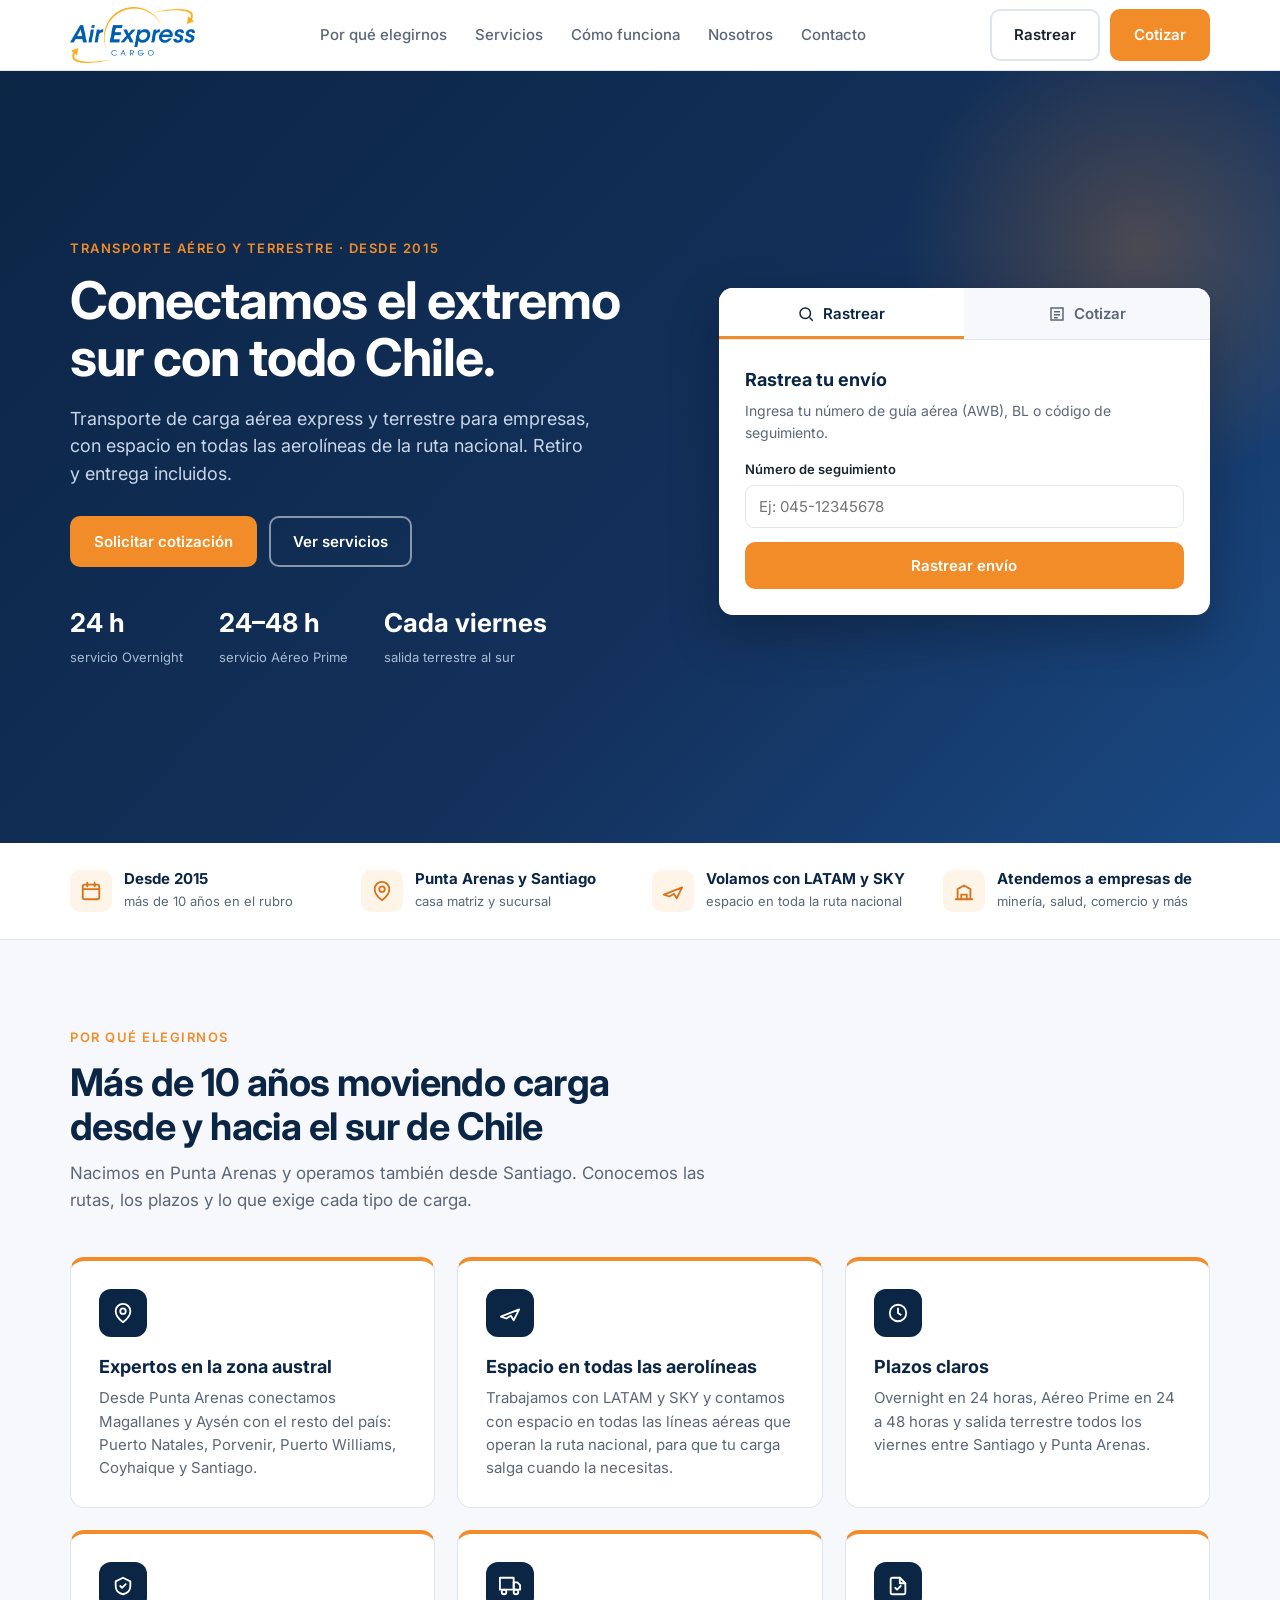
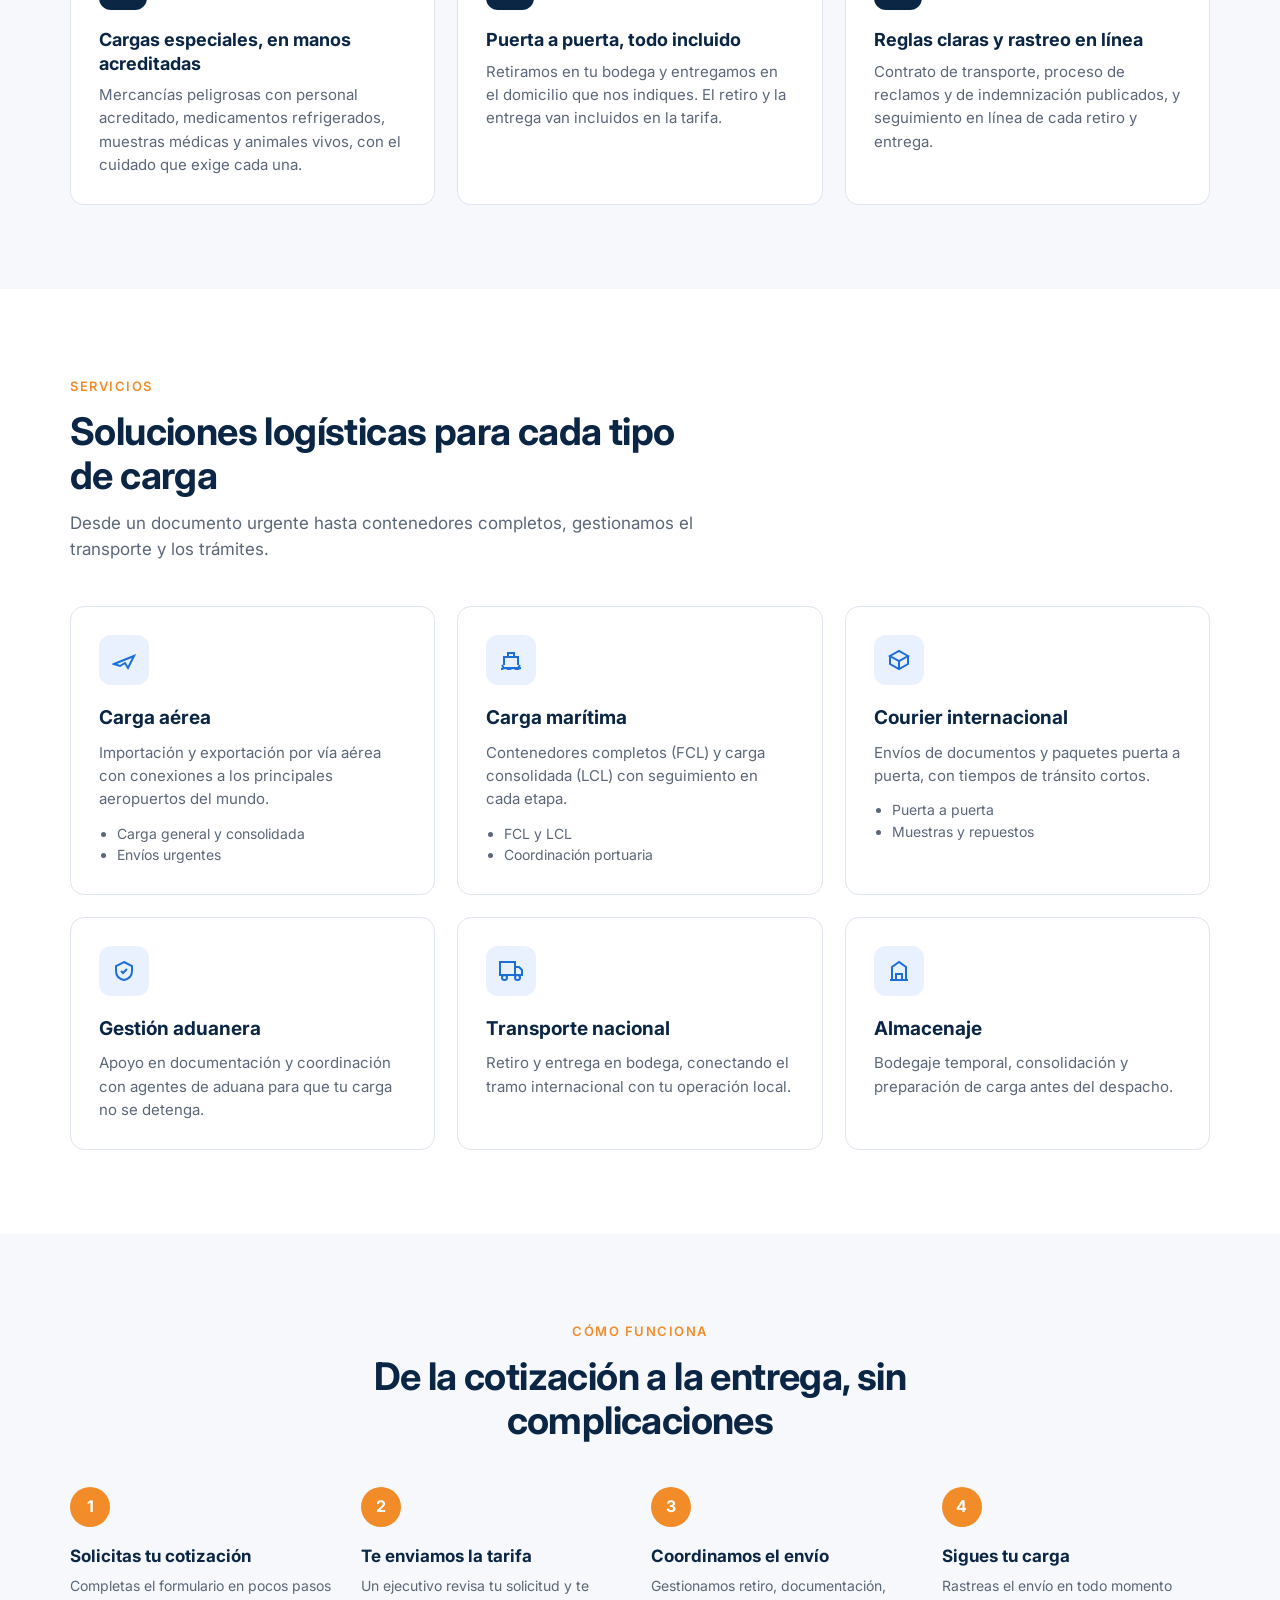
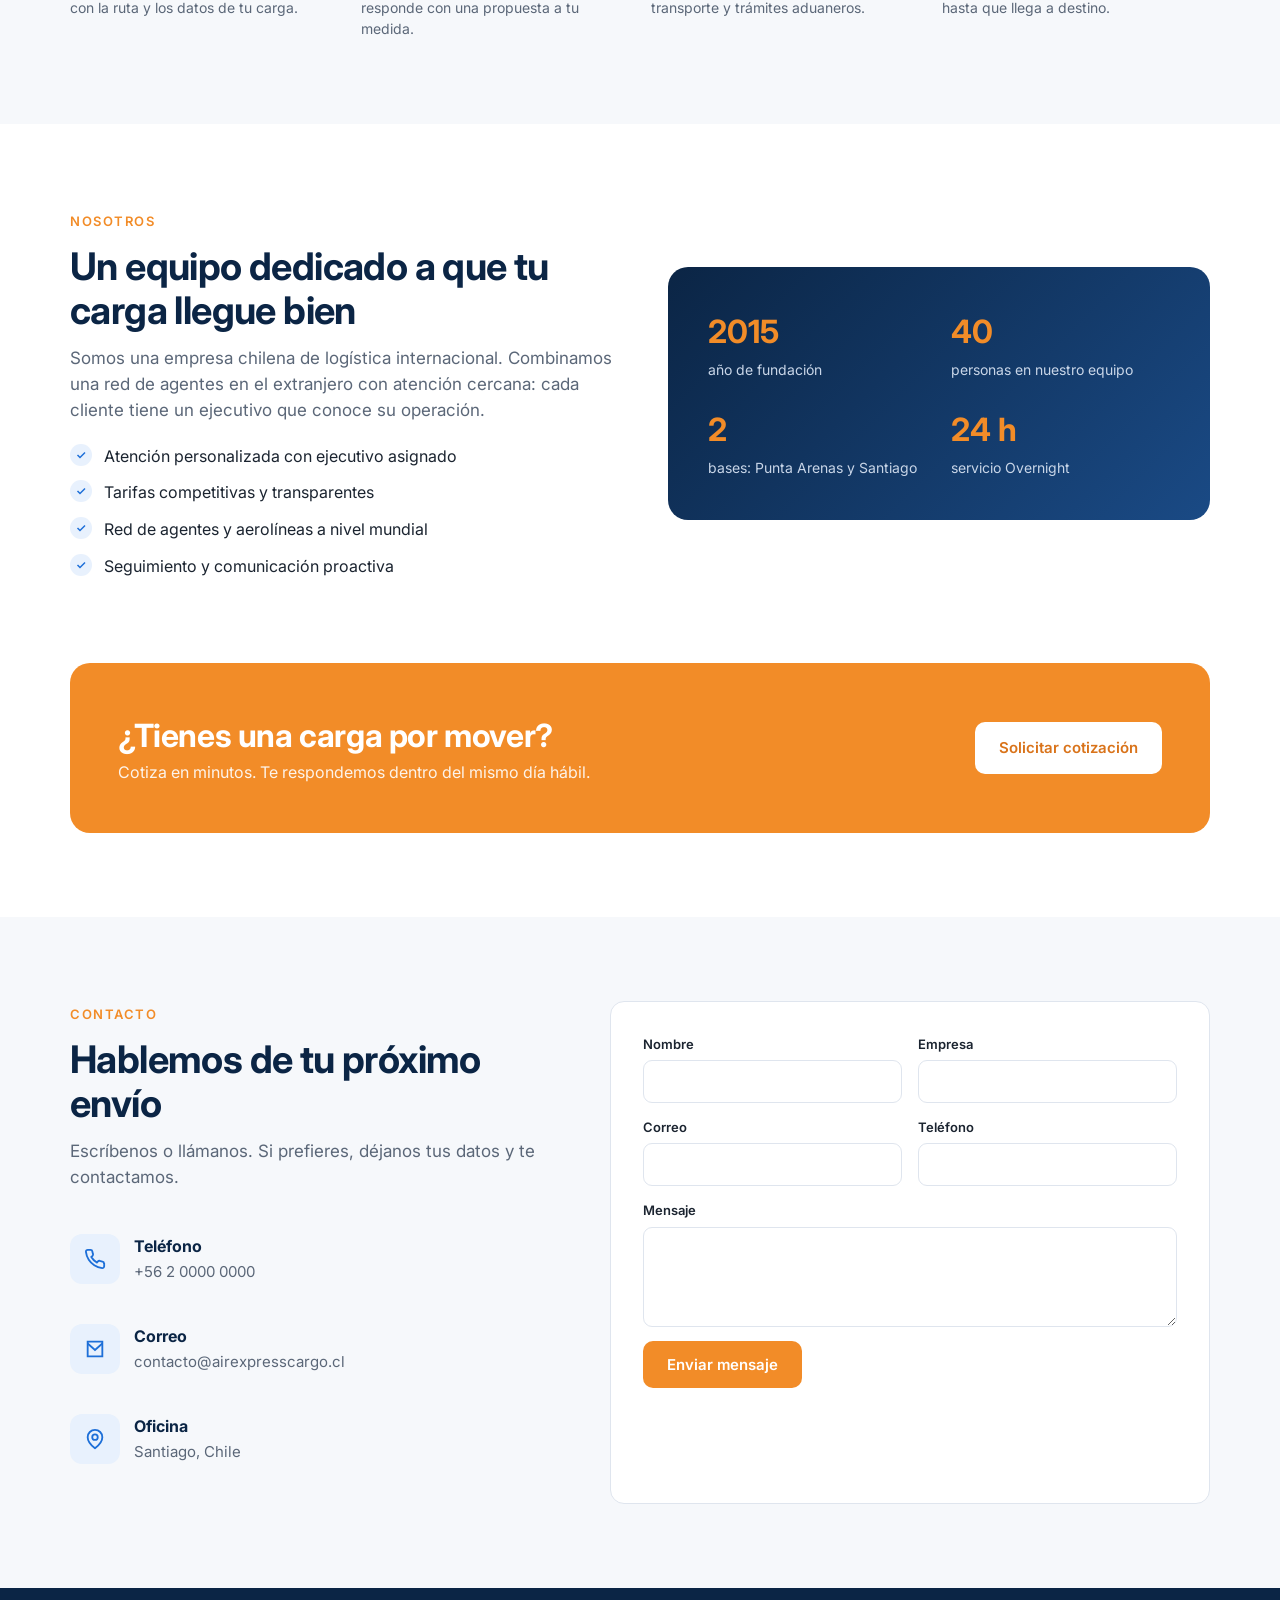
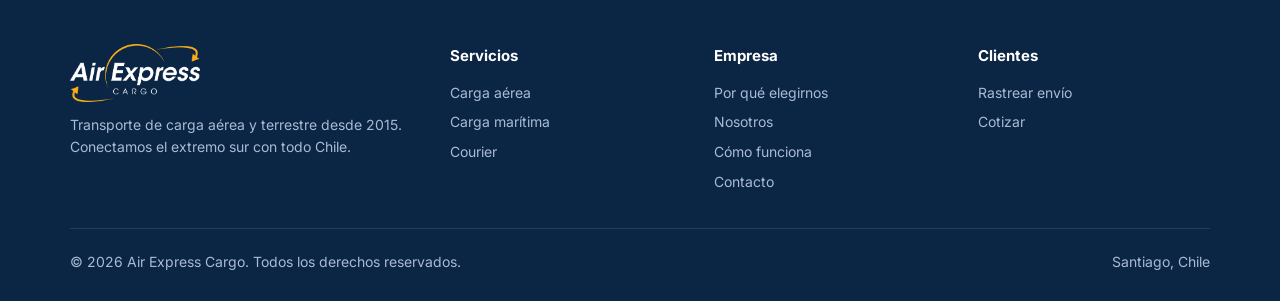
==== commit 87dc6692: "Menú con Por qué elegirnos y forzar recarga de estilos Co-Authored-By: Claude Opus 5.5 <noreply@anth" ====
--- a/index.html
+++ b/index.html
@@ -7,7 +7,7 @@
 <meta name="description" content="Air Express Cargo: transporte de carga aérea express y terrestre desde 2015. Casa matriz en Punta Arenas y bodega en Santiago. Rastrea tu envío o solicita una cotización.">
 <link rel="preconnect" href="https://fonts.googleapis.com">
 <link href="https://fonts.googleapis.com/css2?family=Inter:wght@400;500;600;700;800&display=swap" rel="stylesheet">
-<link rel="stylesheet" href="styles.css">
+<link rel="stylesheet" href="styles.css?v=2">
 </head>
 <body>
 
@@ -17,6 +17,7 @@
       <img src="img/logo.png" alt="Air Express Cargo" width="125" height="56">
     </a>
     <nav class="nav" id="nav">
+      <a href="#por-que">Por qué elegirnos</a>
       <a href="#servicios">Servicios</a>
       <a href="#como-funciona">Cómo funciona</a>
       <a href="#nosotros">Nosotros</a>
@@ -265,13 +266,13 @@
         <p>Transporte de carga aérea y terrestre desde 2015. Conectamos el extremo sur con todo Chile.</p>
       </div>
       <div><h5>Servicios</h5><ul><li><a href="#servicios">Carga aérea</a></li><li><a href="#servicios">Carga marítima</a></li><li><a href="#servicios">Courier</a></li></ul></div>
-      <div><h5>Empresa</h5><ul><li><a href="#nosotros">Nosotros</a></li><li><a href="#como-funciona">Cómo funciona</a></li><li><a href="#contacto">Contacto</a></li></ul></div>
+      <div><h5>Empresa</h5><ul><li><a href="#por-que">Por qué elegirnos</a></li><li><a href="#nosotros">Nosotros</a></li><li><a href="#como-funciona">Cómo funciona</a></li><li><a href="#contacto">Contacto</a></li></ul></div>
       <div><h5>Clientes</h5><ul><li><a href="#rastrear" data-open-tab="track">Rastrear envío</a></li><li><a href="cotizar.html">Cotizar</a></li></ul></div>
     </div>
     <div class="footer-bottom"><span>© <span id="year"></span> Air Express Cargo. Todos los derechos reservados.</span><span>Santiago, Chile</span></div>
   </div>
 </footer>
 
-<script src="script.js"></script>
+<script src="script.js?v=2"></script>
 </body>
 </html>
--- a/styles.css
+++ b/styles.css
@@ -6,6 +6,7 @@
 }
 *{box-sizing:border-box;margin:0;padding:0}
 html{scroll-behavior:smooth}
+section[id]{scroll-margin-top:70px}
 body{font-family:"Inter",system-ui,-apple-system,Segoe UI,Roboto,sans-serif;color:var(--ink);background:var(--white);line-height:1.55}
 a{color:inherit;text-decoration:none}
 img,svg{display:block}
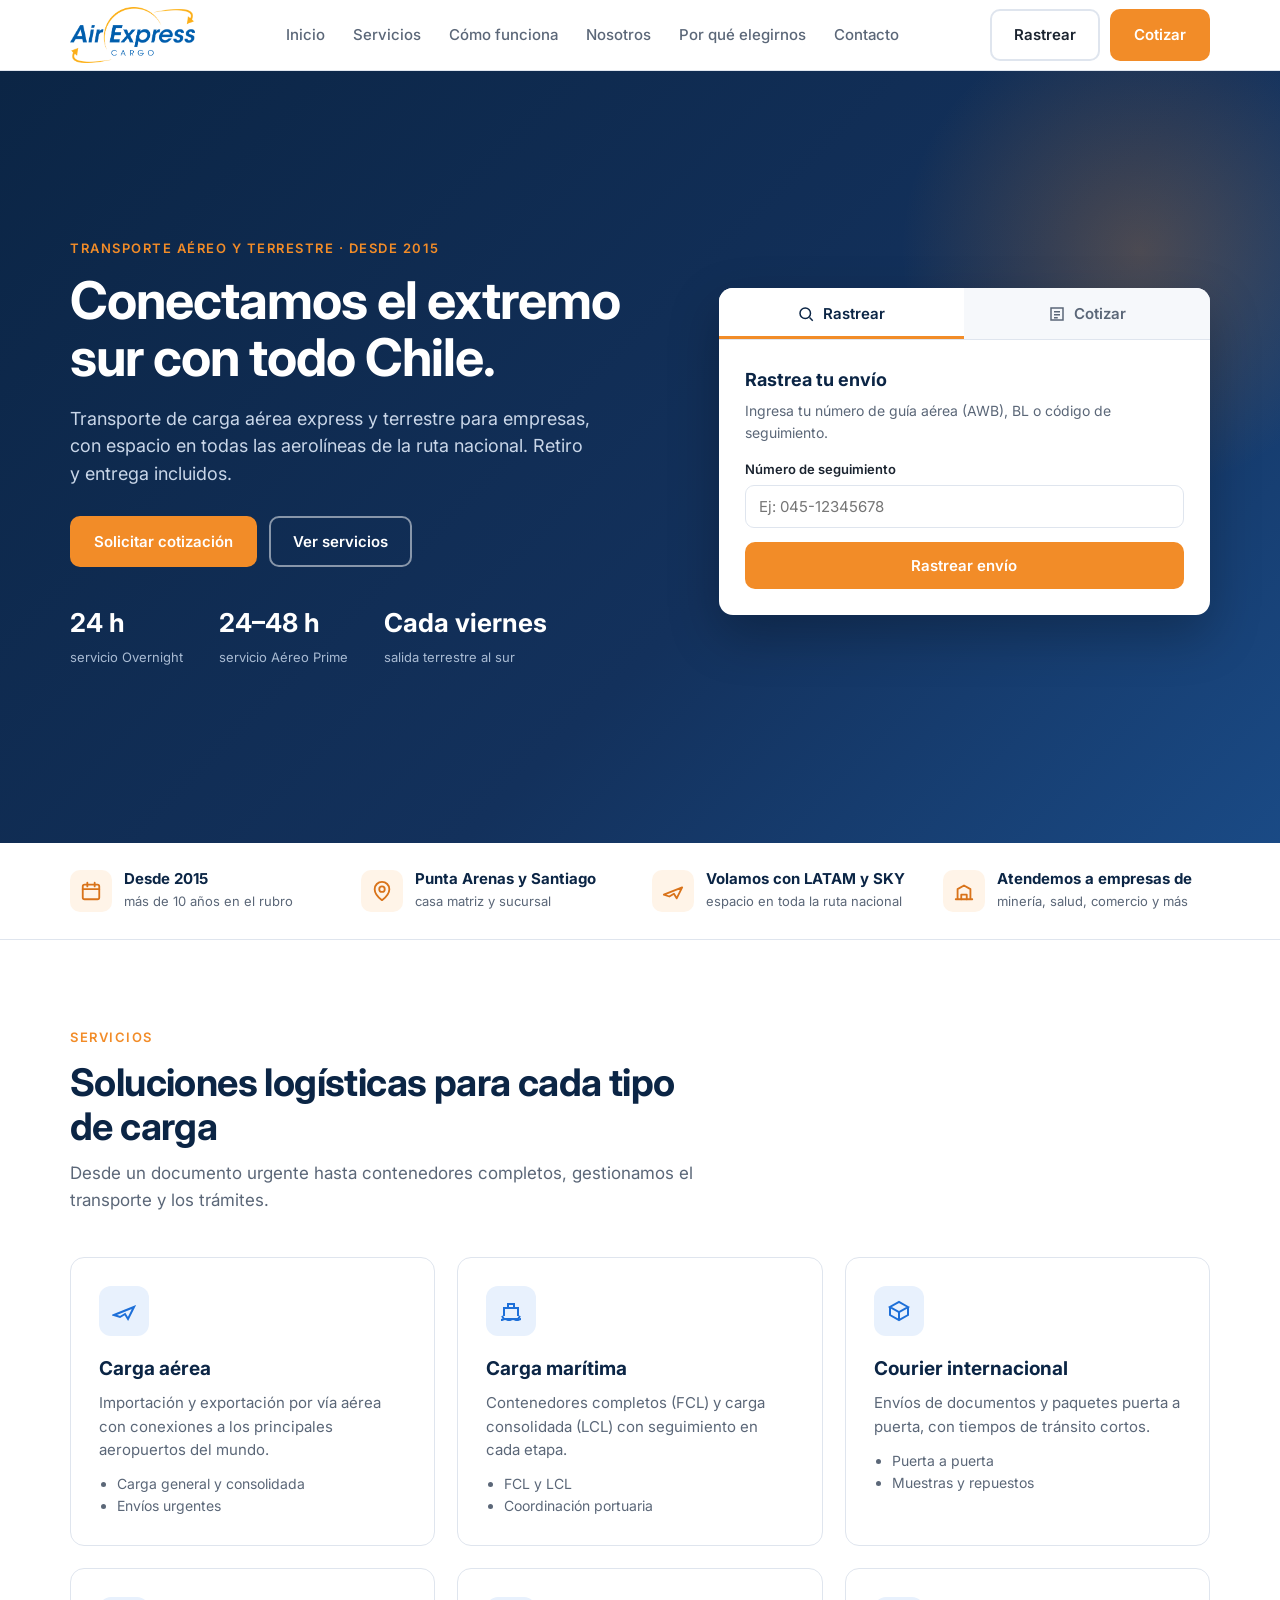
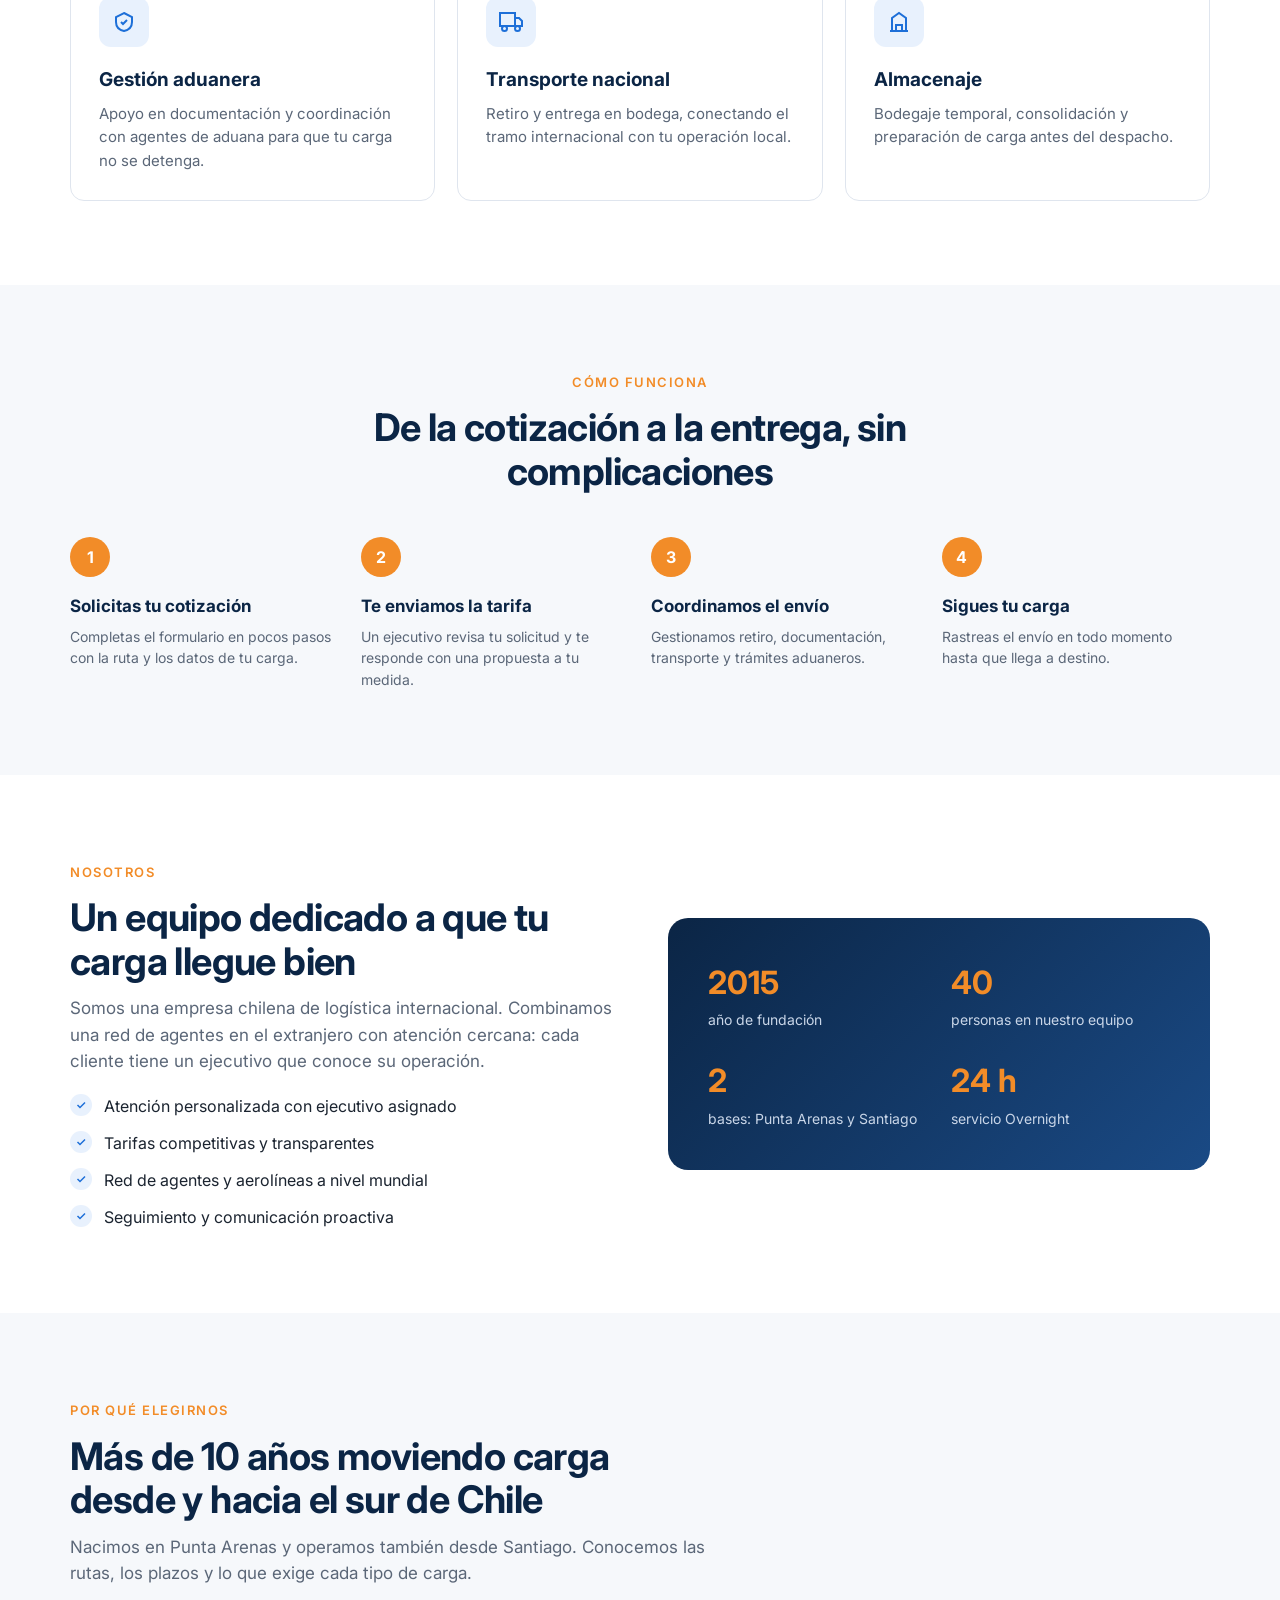
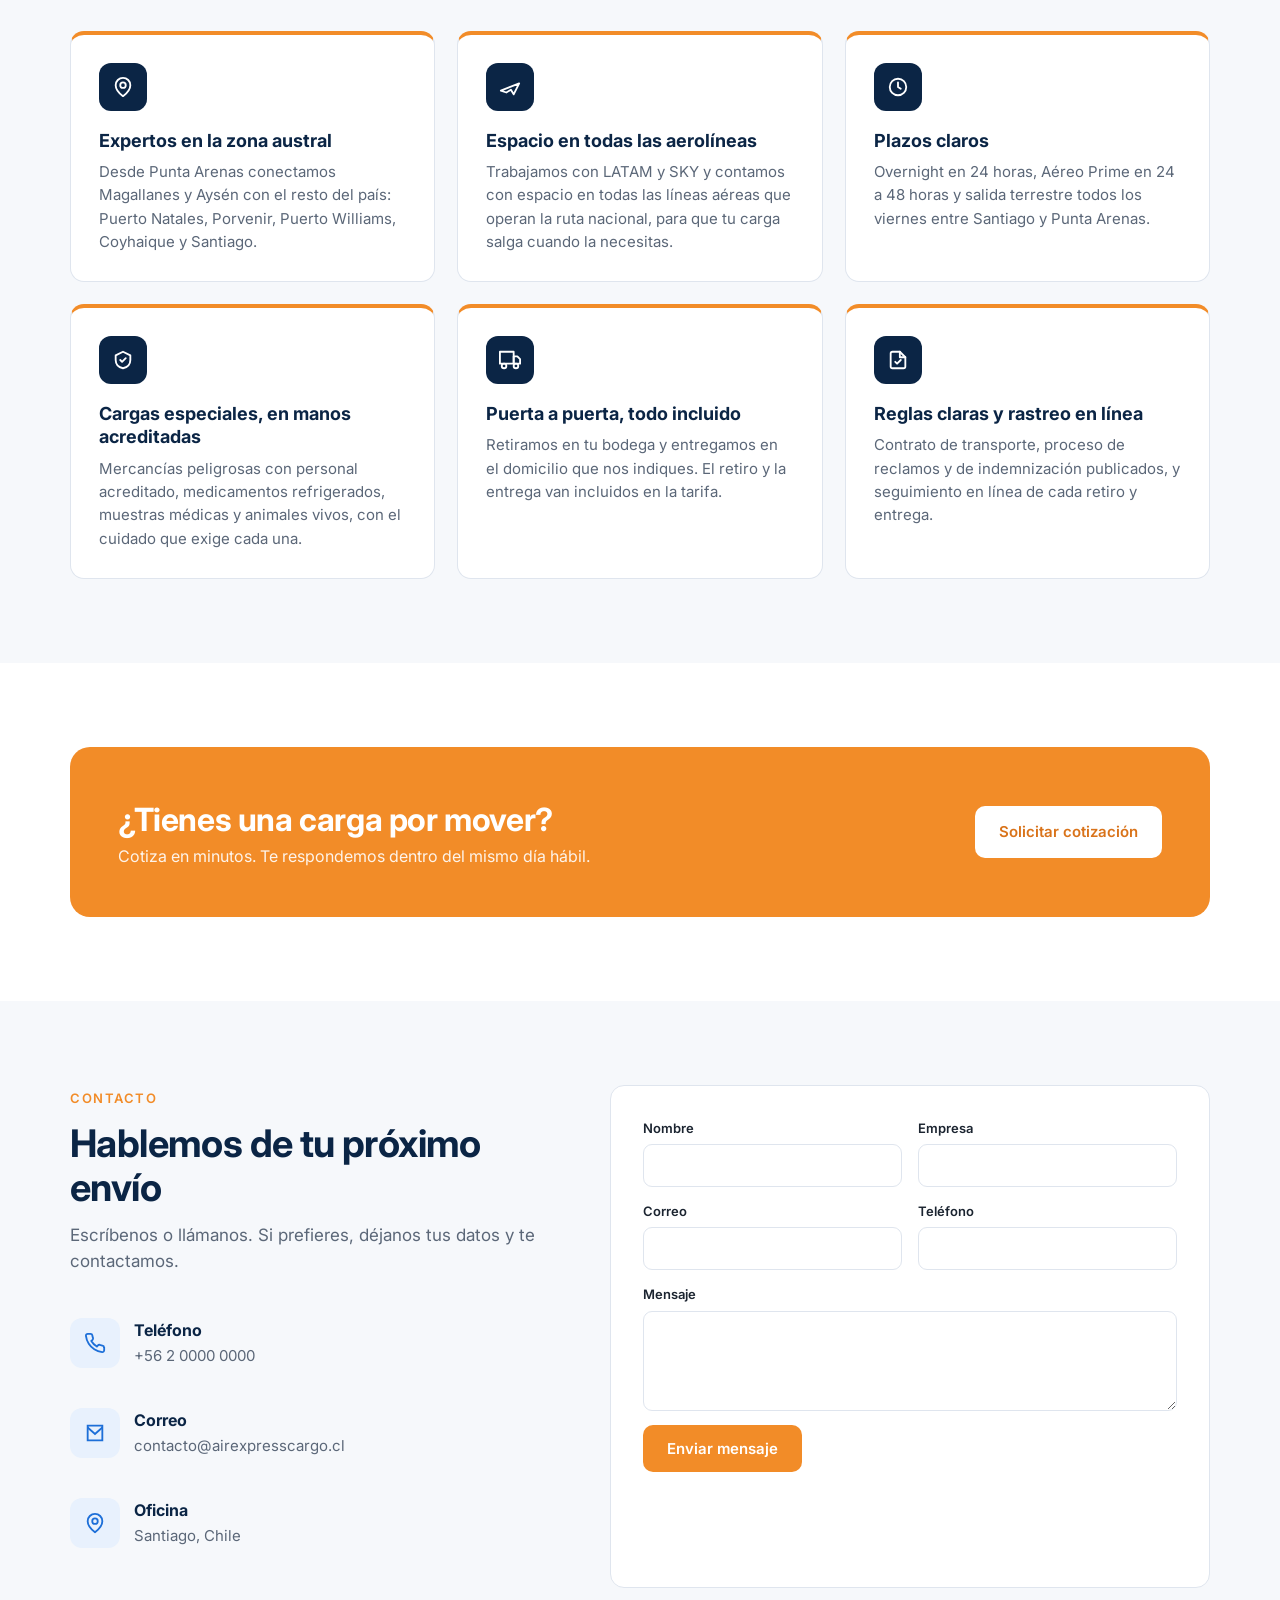
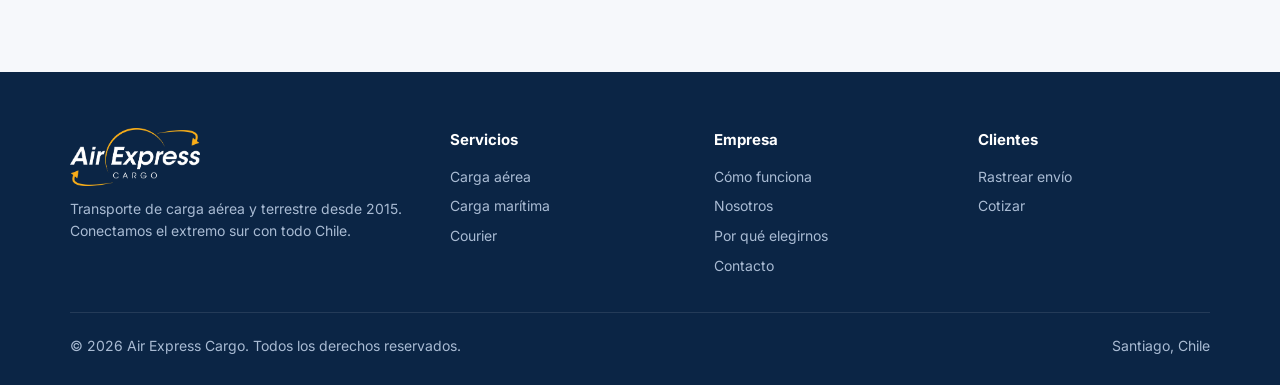
==== commit c50cfa57: "Menú con Inicio y nuevo orden de secciones Co-Authored-By: Claude Opus 5.5 <noreply@anthropic.com> C" ====
--- a/index.html
+++ b/index.html
@@ -7,7 +7,7 @@
 <meta name="description" content="Air Express Cargo: transporte de carga aérea express y terrestre desde 2015. Casa matriz en Punta Arenas y bodega en Santiago. Rastrea tu envío o solicita una cotización.">
 <link rel="preconnect" href="https://fonts.googleapis.com">
 <link href="https://fonts.googleapis.com/css2?family=Inter:wght@400;500;600;700;800&display=swap" rel="stylesheet">
-<link rel="stylesheet" href="styles.css?v=2">
+<link rel="stylesheet" href="styles.css?v=3">
 </head>
 <body>
 
@@ -17,10 +17,11 @@
       <img src="img/logo.png" alt="Air Express Cargo" width="125" height="56">
     </a>
     <nav class="nav" id="nav">
-      <a href="#por-que">Por qué elegirnos</a>
+      <a href="#">Inicio</a>
       <a href="#servicios">Servicios</a>
       <a href="#como-funciona">Cómo funciona</a>
       <a href="#nosotros">Nosotros</a>
+      <a href="#por-que">Por qué elegirnos</a>
       <a href="#contacto">Contacto</a>
     </nav>
     <div class="header-cta">
@@ -92,48 +93,6 @@
   </div>
 </section>
 
-<section class="bg-soft" id="por-que">
-  <div class="container">
-    <div class="section-head">
-      <span class="eyebrow">Por qué elegirnos</span>
-      <h2>Más de 10 años moviendo carga desde y hacia el sur de Chile</h2>
-      <p>Nacimos en Punta Arenas y operamos también desde Santiago. Conocemos las rutas, los plazos y lo que exige cada tipo de carga.</p>
-    </div>
-    <div class="grid-3 why-grid">
-      <article class="why">
-        <div class="why-icon"><svg width="22" height="22" viewBox="0 0 24 24" fill="none" stroke="currentColor" stroke-width="2" stroke-linecap="round" stroke-linejoin="round"><path d="M12 22s-8-6-8-12a8 8 0 0116 0c0 6-8 12-8 12z"/><circle cx="12" cy="10" r="3"/></svg></div>
-        <h3>Expertos en la zona austral</h3>
-        <p>Desde Punta Arenas conectamos Magallanes y Aysén con el resto del país: Puerto Natales, Porvenir, Puerto Williams, Coyhaique y Santiago.</p>
-      </article>
-      <article class="why">
-        <div class="why-icon"><svg width="22" height="22" viewBox="0 0 24 24" fill="none" stroke="currentColor" stroke-width="2" stroke-linecap="round" stroke-linejoin="round"><path d="M2 16l20-8-6 12-3-5-5 3z"/></svg></div>
-        <h3>Espacio en todas las aerolíneas</h3>
-        <p>Trabajamos con LATAM y SKY y contamos con espacio en todas las líneas aéreas que operan la ruta nacional, para que tu carga salga cuando la necesitas.</p>
-      </article>
-      <article class="why">
-        <div class="why-icon"><svg width="22" height="22" viewBox="0 0 24 24" fill="none" stroke="currentColor" stroke-width="2" stroke-linecap="round" stroke-linejoin="round"><circle cx="12" cy="12" r="9"/><path d="M12 7v5l3 2"/></svg></div>
-        <h3>Plazos claros</h3>
-        <p>Overnight en 24 horas, Aéreo Prime en 24 a 48 horas y salida terrestre todos los viernes entre Santiago y Punta Arenas.</p>
-      </article>
-      <article class="why">
-        <div class="why-icon"><svg width="22" height="22" viewBox="0 0 24 24" fill="none" stroke="currentColor" stroke-width="2" stroke-linecap="round" stroke-linejoin="round"><path d="M12 3l8 4v5c0 5-3.5 8-8 9-4.5-1-8-4-8-9V7z"/><path d="M9 12l2 2 4-4"/></svg></div>
-        <h3>Cargas especiales, en manos acreditadas</h3>
-        <p>Mercancías peligrosas con personal acreditado, medicamentos refrigerados, muestras médicas y animales vivos, con el cuidado que exige cada una.</p>
-      </article>
-      <article class="why">
-        <div class="why-icon"><svg width="22" height="22" viewBox="0 0 24 24" fill="none" stroke="currentColor" stroke-width="2" stroke-linecap="round" stroke-linejoin="round"><path d="M1 3h15v13H1z"/><path d="M16 8h4l3 3v5h-7z"/><circle cx="5.5" cy="18.5" r="2.5"/><circle cx="18.5" cy="18.5" r="2.5"/></svg></div>
-        <h3>Puerta a puerta, todo incluido</h3>
-        <p>Retiramos en tu bodega y entregamos en el domicilio que nos indiques. El retiro y la entrega van incluidos en la tarifa.</p>
-      </article>
-      <article class="why">
-        <div class="why-icon"><svg width="22" height="22" viewBox="0 0 24 24" fill="none" stroke="currentColor" stroke-width="2" stroke-linecap="round" stroke-linejoin="round"><path d="M14 3H6a2 2 0 00-2 2v14a2 2 0 002 2h12a2 2 0 002-2V9z"/><path d="M14 3v6h6M9 14l2 2 4-4"/></svg></div>
-        <h3>Reglas claras y rastreo en línea</h3>
-        <p>Contrato de transporte, proceso de reclamos y de indemnización publicados, y seguimiento en línea de cada retiro y entrega.</p>
-      </article>
-    </div>
-  </div>
-</section>
-
 <section id="servicios">
   <div class="container">
     <div class="section-head">
@@ -218,7 +177,49 @@
   </div>
 </section>
 
-<section style="padding-top:0">
+<section class="bg-soft" id="por-que">
+  <div class="container">
+    <div class="section-head">
+      <span class="eyebrow">Por qué elegirnos</span>
+      <h2>Más de 10 años moviendo carga desde y hacia el sur de Chile</h2>
+      <p>Nacimos en Punta Arenas y operamos también desde Santiago. Conocemos las rutas, los plazos y lo que exige cada tipo de carga.</p>
+    </div>
+    <div class="grid-3 why-grid">
+      <article class="why">
+        <div class="why-icon"><svg width="22" height="22" viewBox="0 0 24 24" fill="none" stroke="currentColor" stroke-width="2" stroke-linecap="round" stroke-linejoin="round"><path d="M12 22s-8-6-8-12a8 8 0 0116 0c0 6-8 12-8 12z"/><circle cx="12" cy="10" r="3"/></svg></div>
+        <h3>Expertos en la zona austral</h3>
+        <p>Desde Punta Arenas conectamos Magallanes y Aysén con el resto del país: Puerto Natales, Porvenir, Puerto Williams, Coyhaique y Santiago.</p>
+      </article>
+      <article class="why">
+        <div class="why-icon"><svg width="22" height="22" viewBox="0 0 24 24" fill="none" stroke="currentColor" stroke-width="2" stroke-linecap="round" stroke-linejoin="round"><path d="M2 16l20-8-6 12-3-5-5 3z"/></svg></div>
+        <h3>Espacio en todas las aerolíneas</h3>
+        <p>Trabajamos con LATAM y SKY y contamos con espacio en todas las líneas aéreas que operan la ruta nacional, para que tu carga salga cuando la necesitas.</p>
+      </article>
+      <article class="why">
+        <div class="why-icon"><svg width="22" height="22" viewBox="0 0 24 24" fill="none" stroke="currentColor" stroke-width="2" stroke-linecap="round" stroke-linejoin="round"><circle cx="12" cy="12" r="9"/><path d="M12 7v5l3 2"/></svg></div>
+        <h3>Plazos claros</h3>
+        <p>Overnight en 24 horas, Aéreo Prime en 24 a 48 horas y salida terrestre todos los viernes entre Santiago y Punta Arenas.</p>
+      </article>
+      <article class="why">
+        <div class="why-icon"><svg width="22" height="22" viewBox="0 0 24 24" fill="none" stroke="currentColor" stroke-width="2" stroke-linecap="round" stroke-linejoin="round"><path d="M12 3l8 4v5c0 5-3.5 8-8 9-4.5-1-8-4-8-9V7z"/><path d="M9 12l2 2 4-4"/></svg></div>
+        <h3>Cargas especiales, en manos acreditadas</h3>
+        <p>Mercancías peligrosas con personal acreditado, medicamentos refrigerados, muestras médicas y animales vivos, con el cuidado que exige cada una.</p>
+      </article>
+      <article class="why">
+        <div class="why-icon"><svg width="22" height="22" viewBox="0 0 24 24" fill="none" stroke="currentColor" stroke-width="2" stroke-linecap="round" stroke-linejoin="round"><path d="M1 3h15v13H1z"/><path d="M16 8h4l3 3v5h-7z"/><circle cx="5.5" cy="18.5" r="2.5"/><circle cx="18.5" cy="18.5" r="2.5"/></svg></div>
+        <h3>Puerta a puerta, todo incluido</h3>
+        <p>Retiramos en tu bodega y entregamos en el domicilio que nos indiques. El retiro y la entrega van incluidos en la tarifa.</p>
+      </article>
+      <article class="why">
+        <div class="why-icon"><svg width="22" height="22" viewBox="0 0 24 24" fill="none" stroke="currentColor" stroke-width="2" stroke-linecap="round" stroke-linejoin="round"><path d="M14 3H6a2 2 0 00-2 2v14a2 2 0 002 2h12a2 2 0 002-2V9z"/><path d="M14 3v6h6M9 14l2 2 4-4"/></svg></div>
+        <h3>Reglas claras y rastreo en línea</h3>
+        <p>Contrato de transporte, proceso de reclamos y de indemnización publicados, y seguimiento en línea de cada retiro y entrega.</p>
+      </article>
+    </div>
+  </div>
+</section>
+
+<section>
   <div class="container">
     <div class="cta-band">
       <div>
@@ -266,7 +267,7 @@
         <p>Transporte de carga aérea y terrestre desde 2015. Conectamos el extremo sur con todo Chile.</p>
       </div>
       <div><h5>Servicios</h5><ul><li><a href="#servicios">Carga aérea</a></li><li><a href="#servicios">Carga marítima</a></li><li><a href="#servicios">Courier</a></li></ul></div>
-      <div><h5>Empresa</h5><ul><li><a href="#por-que">Por qué elegirnos</a></li><li><a href="#nosotros">Nosotros</a></li><li><a href="#como-funciona">Cómo funciona</a></li><li><a href="#contacto">Contacto</a></li></ul></div>
+      <div><h5>Empresa</h5><ul><li><a href="#como-funciona">Cómo funciona</a></li><li><a href="#nosotros">Nosotros</a></li><li><a href="#por-que">Por qué elegirnos</a></li><li><a href="#contacto">Contacto</a></li></ul></div>
       <div><h5>Clientes</h5><ul><li><a href="#rastrear" data-open-tab="track">Rastrear envío</a></li><li><a href="cotizar.html">Cotizar</a></li></ul></div>
     </div>
     <div class="footer-bottom"><span>© <span id="year"></span> Air Express Cargo. Todos los derechos reservados.</span><span>Santiago, Chile</span></div>
--- a/styles.css
+++ b/styles.css
@@ -27,6 +27,7 @@
 .footer .logo img{height:58px}
 .logo small{display:block;font-size:11px;font-weight:600;color:var(--orange);letter-spacing:2px;text-transform:uppercase;margin-top:-3px}
 .nav{display:flex;gap:28px;font-weight:500;font-size:15px;color:var(--muted)}
+.nav a{white-space:nowrap}
 .nav a:hover,.nav a.active{color:var(--navy)}
 .header-cta{display:flex;gap:10px;align-items:center}
 .menu-btn{display:none;background:none;border:0;cursor:pointer;padding:8px}
@@ -195,6 +196,11 @@
 .why h3{font-size:18px;color:var(--navy);margin-bottom:8px;line-height:1.3}
 .why p{color:var(--muted);font-size:15px}
 
+@media (max-width:1100px){
+  .nav{display:none}
+  .menu-btn{display:block}
+  .nav.open{display:flex;flex-direction:column;position:absolute;top:70px;left:0;right:0;background:#fff;padding:20px 16px;border-bottom:1px solid var(--line);gap:16px}
+}
 @media (max-width:980px){
   .hero .container,.about,.contact-grid,.quote-layout{grid-template-columns:1fr}
   .grid-3,.trust-grid{grid-template-columns:1fr 1fr}
@@ -203,9 +209,7 @@
   .aside{position:static}
 }
 @media (max-width:760px){
-  .nav,.header-cta .btn-ghost{display:none}
-  .menu-btn{display:block}
-  .nav.open{display:flex;flex-direction:column;position:absolute;top:70px;left:0;right:0;background:#fff;padding:20px 16px;border-bottom:1px solid var(--line);gap:16px}
+  .header-cta .btn-ghost{display:none}
   .grid-3,.steps,.grid-2,.footer-grid,.trust-grid{grid-template-columns:1fr}
   .choice-group{grid-template-columns:1fr}
   section{padding:60px 0}
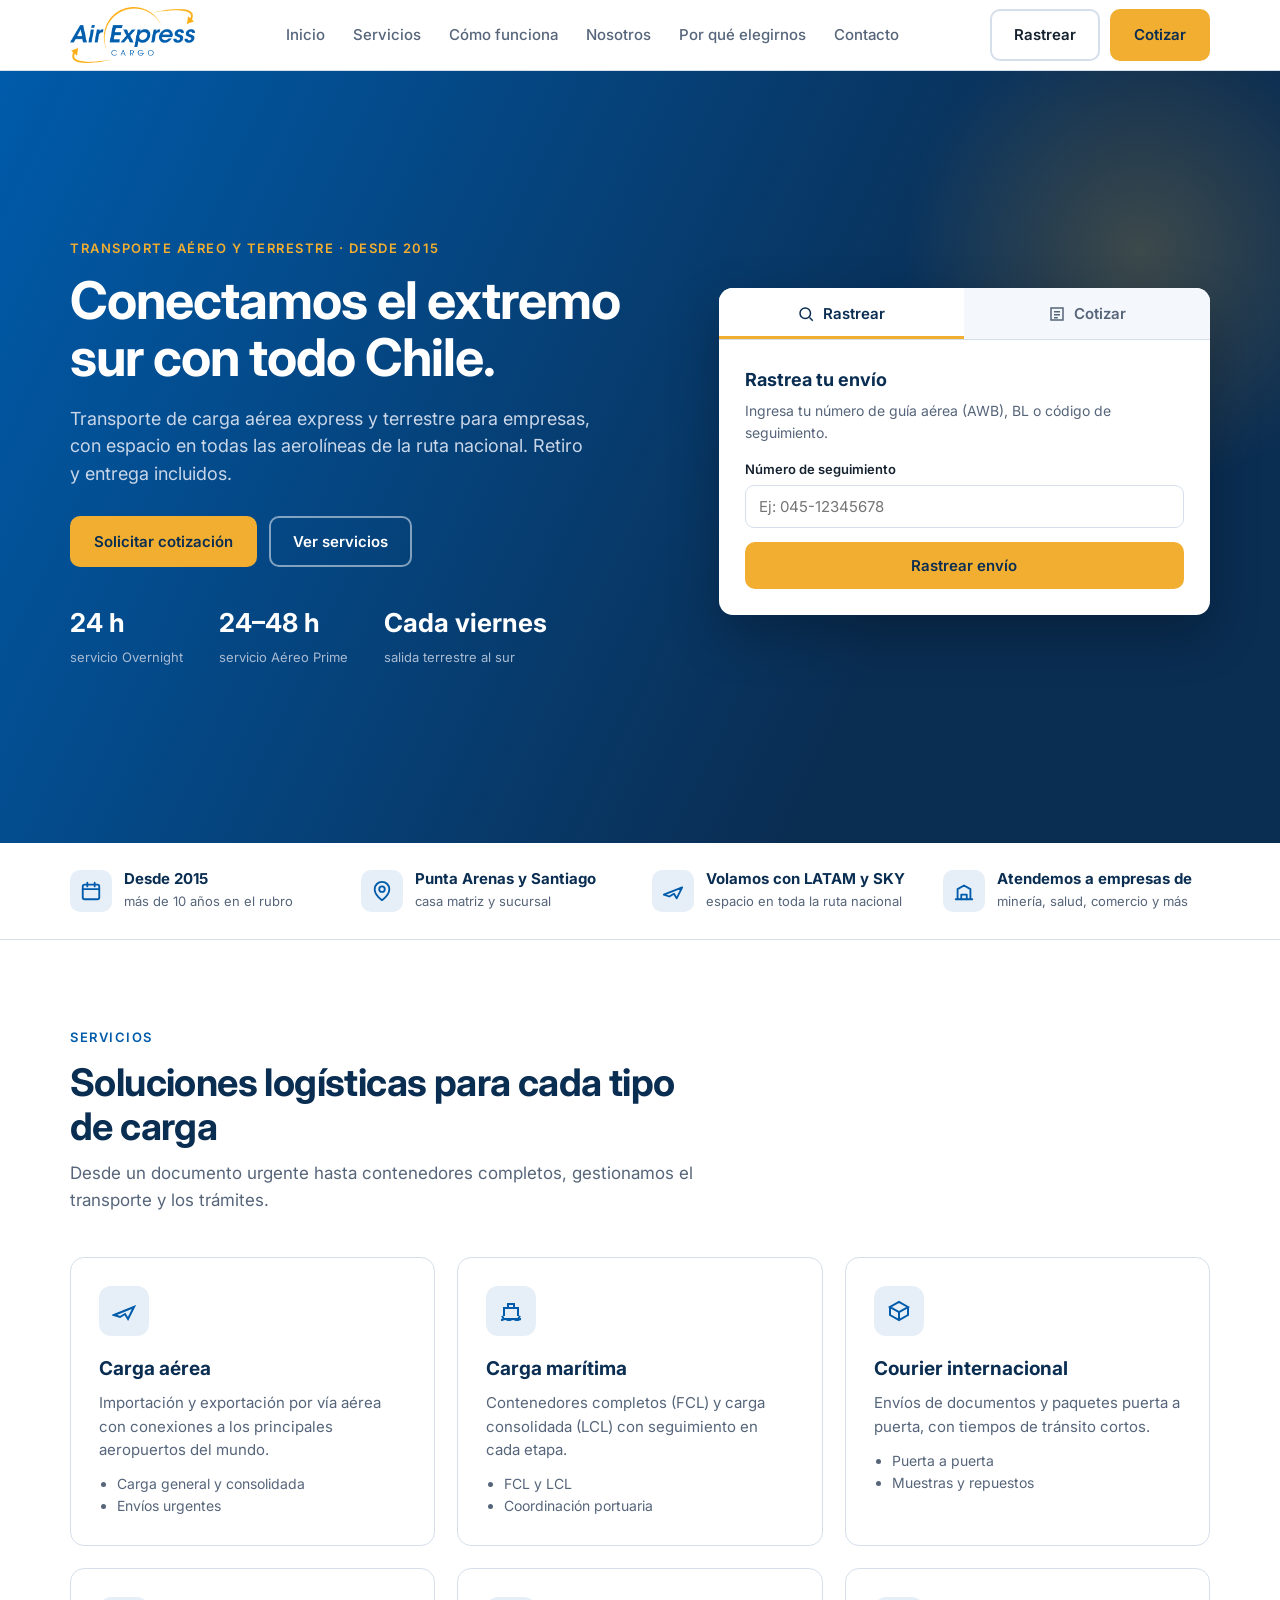
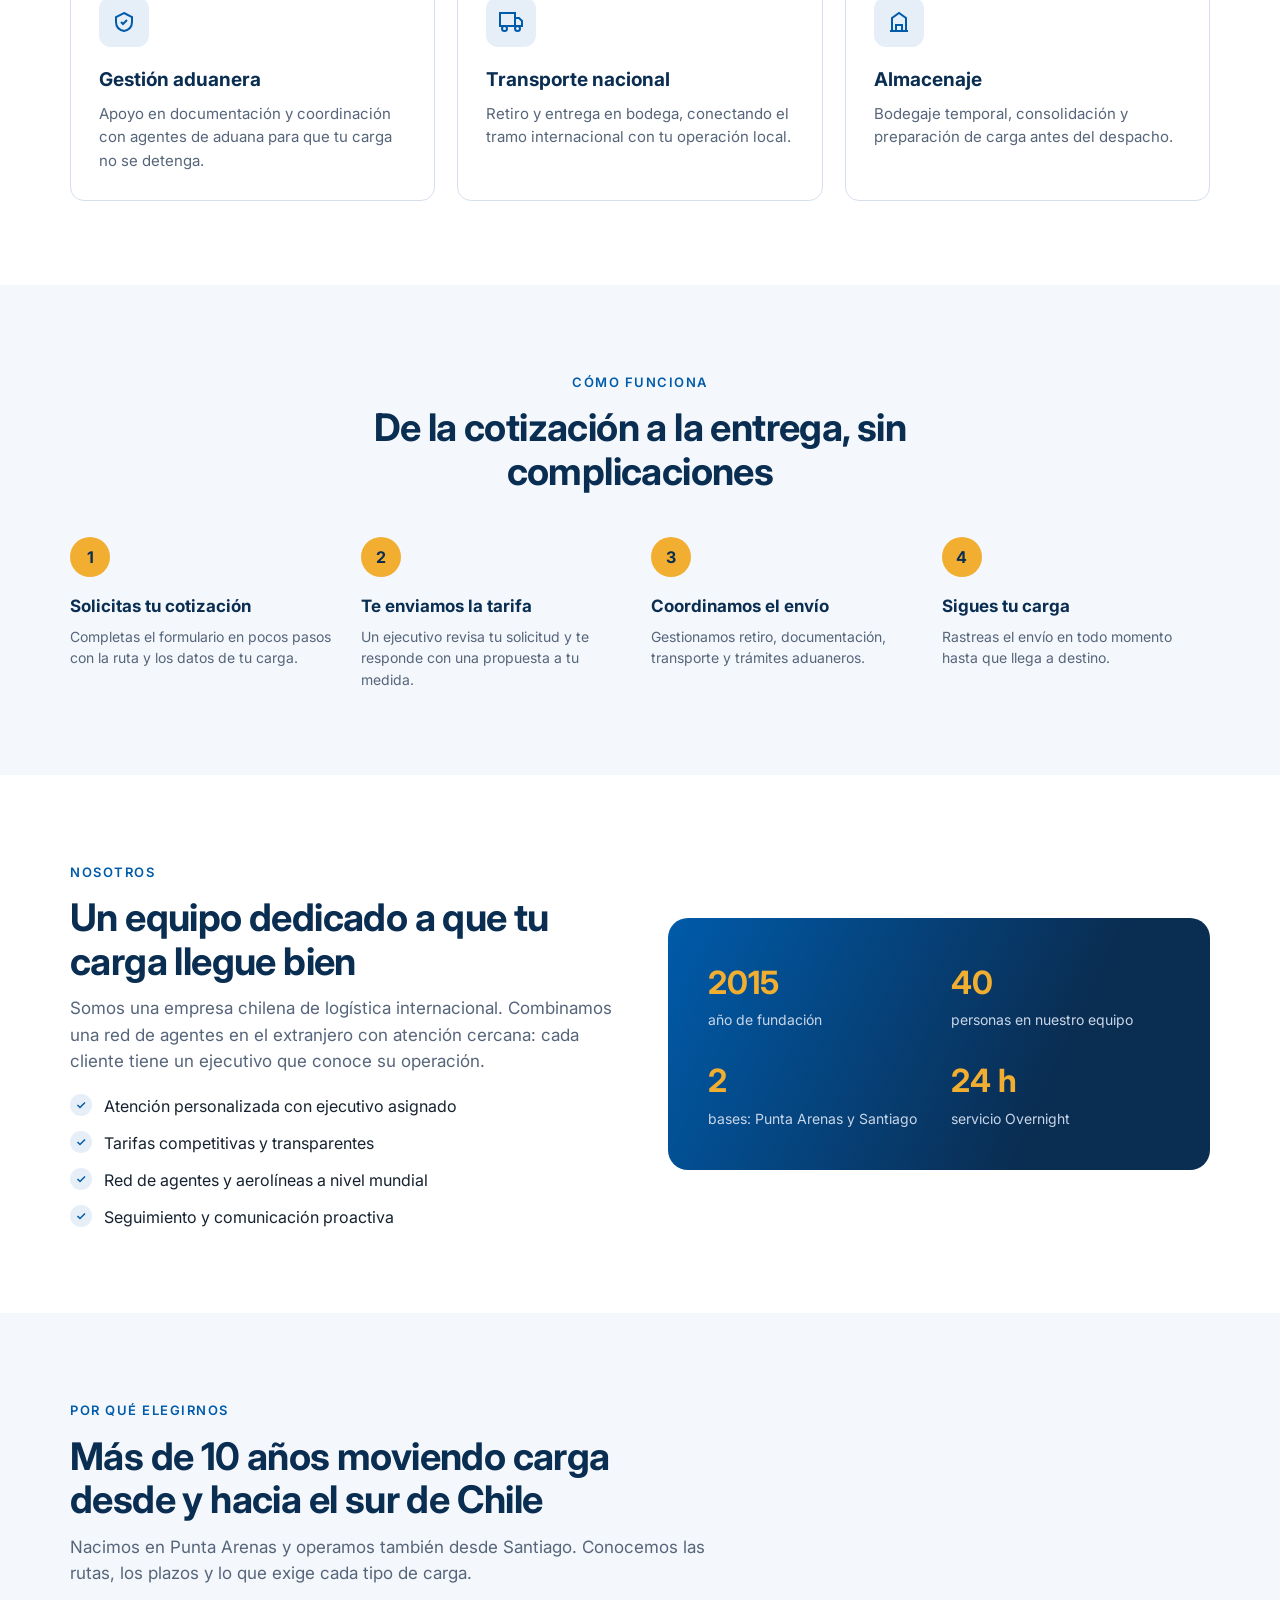
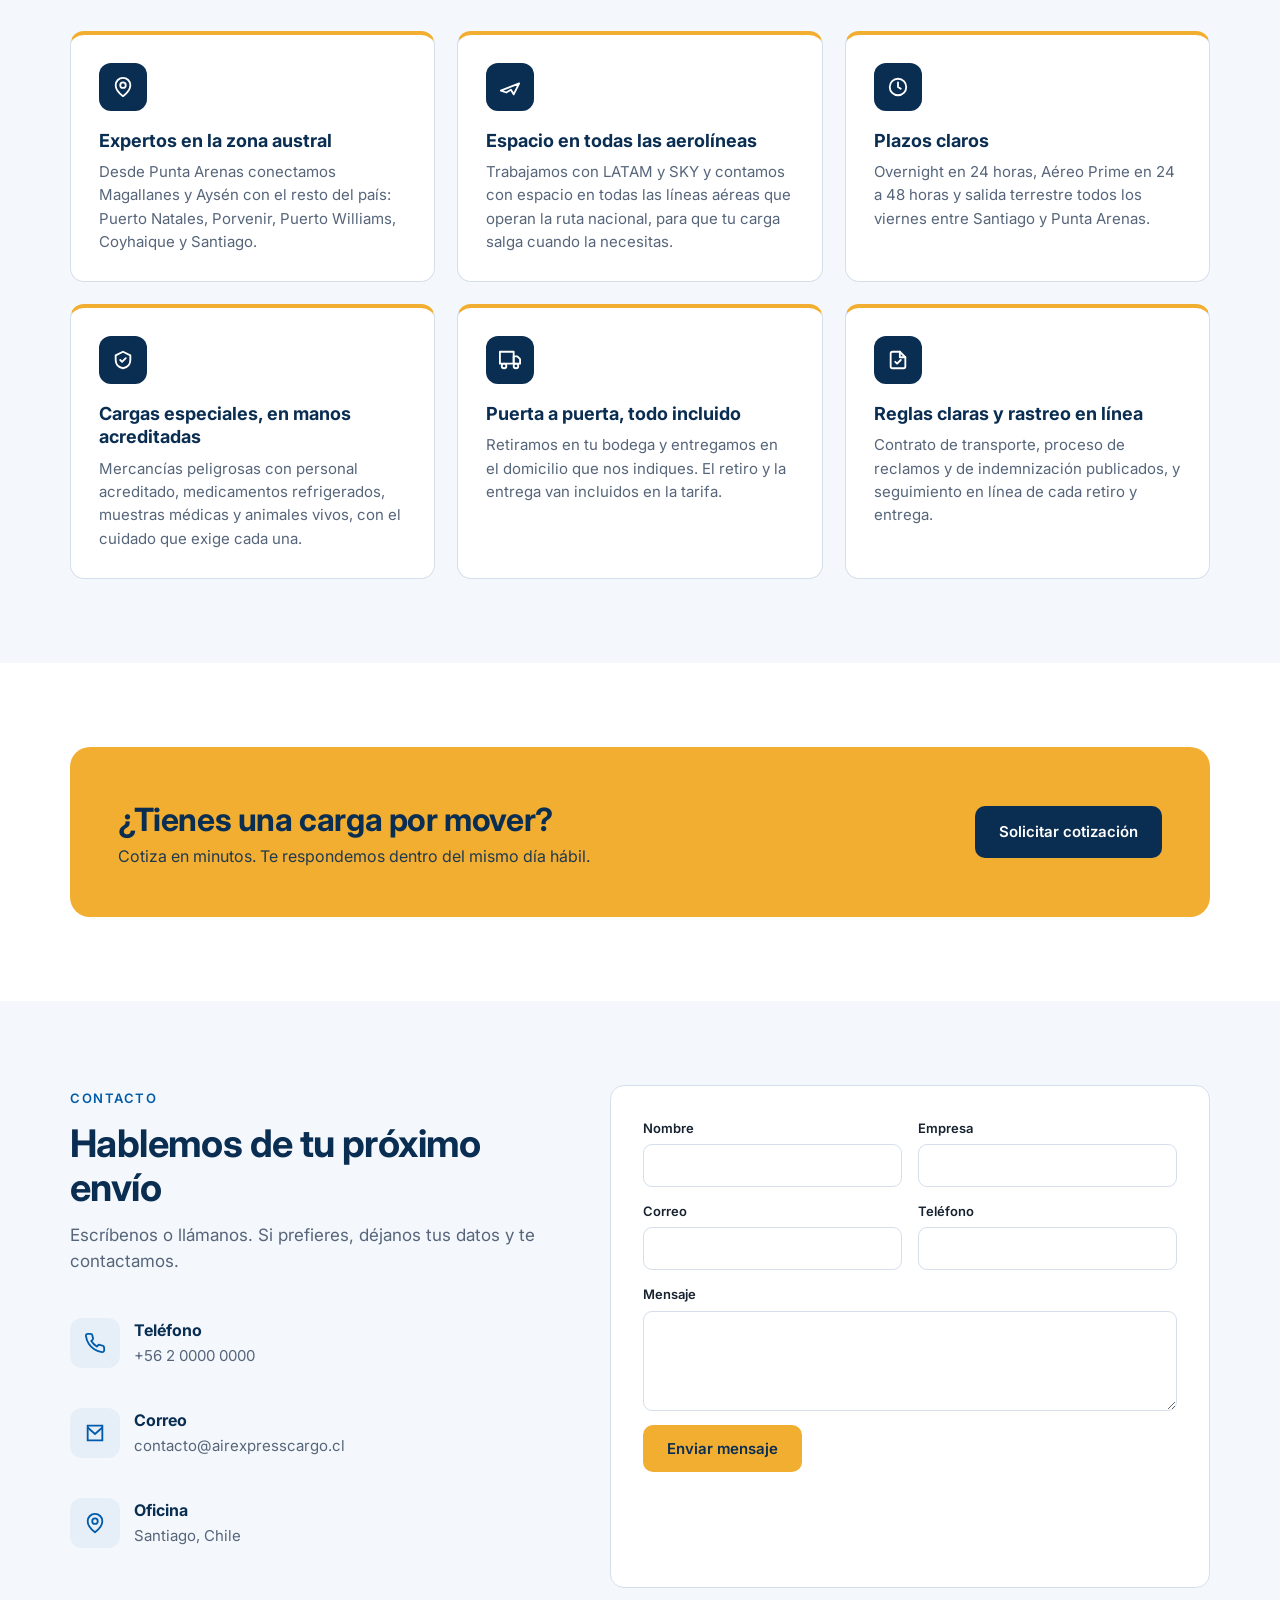
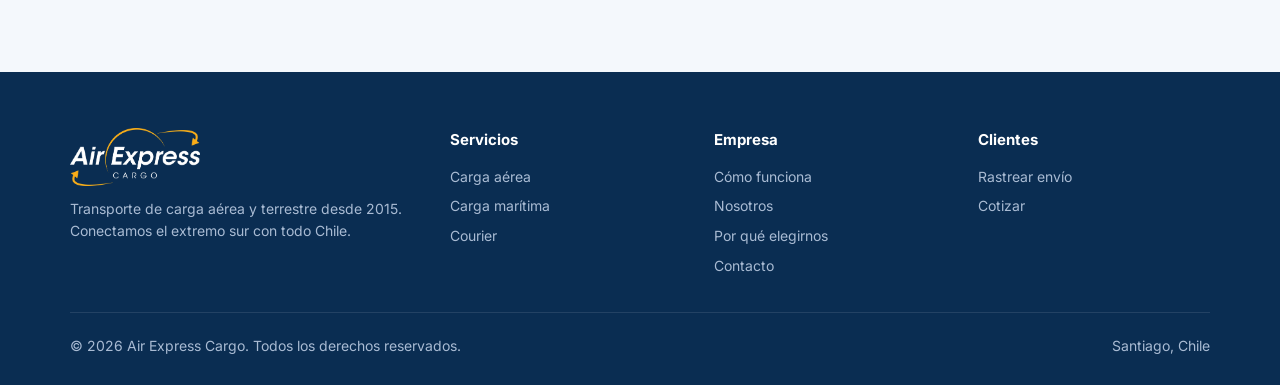
==== commit bf9dd4b8: "Colores del Manual de Marca v3 Co-Authored-By: Claude Opus 5.5 <noreply@anthropic.com> Claude-Sessio" ====
--- a/index.html
+++ b/index.html
@@ -7,7 +7,7 @@
 <meta name="description" content="Air Express Cargo: transporte de carga aérea express y terrestre desde 2015. Casa matriz en Punta Arenas y bodega en Santiago. Rastrea tu envío o solicita una cotización.">
 <link rel="preconnect" href="https://fonts.googleapis.com">
 <link href="https://fonts.googleapis.com/css2?family=Inter:wght@400;500;600;700;800&display=swap" rel="stylesheet">
-<link rel="stylesheet" href="styles.css?v=3">
+<link rel="stylesheet" href="styles.css?v=4">
 </head>
 <body>
 
@@ -27,7 +27,7 @@
     <div class="header-cta">
       <a href="#rastrear" class="btn btn-ghost" data-open-tab="track">Rastrear</a>
       <a href="cotizar.html" class="btn btn-primary">Cotizar</a>
-      <button class="menu-btn" aria-label="Abrir menú" id="menuBtn"><svg width="24" height="24" viewBox="0 0 24 24" fill="none" stroke="#0b2545" stroke-width="2"><path d="M3 6h18M3 12h18M3 18h18"/></svg></button>
+      <button class="menu-btn" aria-label="Abrir menú" id="menuBtn"><svg width="24" height="24" viewBox="0 0 24 24" fill="none" stroke="#0A2D52" stroke-width="2"><path d="M3 6h18M3 12h18M3 18h18"/></svg></button>
     </div>
   </div>
 </header>
@@ -274,6 +274,6 @@
   </div>
 </footer>
 
-<script src="script.js?v=2"></script>
+<script src="script.js?v=4"></script>
 </body>
 </html>
--- a/styles.css
+++ b/styles.css
@@ -1,8 +1,9 @@
 :root{
-  --navy:#0b2545; --navy-2:#13315c; --blue:#1d6fd8; --blue-soft:#e8f1fd;
-  --orange:#f28c28; --orange-dark:#d9731a;
-  --ink:#1b2430; --muted:#5b6778; --line:#dfe5ee; --bg:#f6f8fb; --white:#fff;
-  --radius:14px; --shadow:0 10px 30px rgba(11,37,69,.10);
+  /* Paleta del Manual de Marca v3: Marino, Azul Express, Cielo, Ámbar Ruta, Grafito */
+  --navy:#0A2D52; --navy-2:#0A2D52; --blue:#005BAA; --blue-soft:#E6EFF8;
+  --orange:#F2AE30; --orange-dark:#DB9A1F;
+  --ink:#16222F; --muted:#56657A; --line:#D5DFEB; --bg:#F4F8FC; --white:#fff;
+  --radius:14px; --shadow:0 10px 30px rgba(10,45,82,.10);
 }
 *{box-sizing:border-box;margin:0;padding:0}
 html{scroll-behavior:smooth}
@@ -12,7 +13,7 @@
 img,svg{display:block}
 .container{width:min(1140px,100% - 32px);margin-inline:auto}
 .btn{display:inline-flex;align-items:center;justify-content:center;gap:8px;padding:12px 22px;border-radius:10px;font-weight:600;border:2px solid transparent;cursor:pointer;font-size:15px;transition:.2s;font-family:inherit}
-.btn-primary{background:var(--orange);color:#fff}
+.btn-primary{background:var(--orange);color:var(--navy)}
 .btn-primary:hover{background:var(--orange-dark)}
 .btn-ghost{border-color:var(--line);background:#fff;color:var(--ink)}
 .btn-ghost:hover{border-color:var(--blue);color:var(--blue)}
@@ -33,10 +34,11 @@
 .menu-btn{display:none;background:none;border:0;cursor:pointer;padding:8px}
 
 /* Hero */
-.hero{background:linear-gradient(135deg,var(--navy) 0%,var(--navy-2) 60%,#1a4a85 100%);color:#fff;position:relative;overflow:hidden}
-.hero::after{content:"";position:absolute;right:-120px;top:-80px;width:520px;height:520px;border-radius:50%;background:radial-gradient(circle,rgba(242,140,40,.25),transparent 65%)}
+.hero{background:linear-gradient(115deg,var(--blue) 0%,var(--navy) 70%);color:#fff;position:relative;overflow:hidden}
+.hero::after{content:"";position:absolute;right:-120px;top:-80px;width:520px;height:520px;border-radius:50%;background:radial-gradient(circle,rgba(242,174,48,.22),transparent 65%)}
 .hero .container{display:grid;grid-template-columns:1.1fr .9fr;gap:48px;align-items:center;padding:80px 0 90px;position:relative;z-index:1}
-.eyebrow{display:inline-block;font-size:13px;font-weight:600;letter-spacing:1.5px;text-transform:uppercase;color:var(--orange);margin-bottom:14px}
+.eyebrow{display:inline-block;font-size:13px;font-weight:600;letter-spacing:1.5px;text-transform:uppercase;color:var(--blue);margin-bottom:14px}
+.hero .eyebrow{color:var(--orange)}
 .hero h1{font-size:clamp(34px,5vw,52px);line-height:1.1;letter-spacing:-1px;margin-bottom:18px}
 .hero p.lead{font-size:18px;color:#c9d6e8;max-width:520px;margin-bottom:28px}
 .hero-stats{display:flex;gap:36px;margin-top:36px;flex-wrap:wrap}
@@ -62,7 +64,7 @@
 .track-result.show{display:block}
 .mini-list{list-style:none;display:grid;gap:8px;margin:4px 0 18px}
 .mini-list li{display:flex;gap:8px;font-size:14px;color:var(--muted)}
-.mini-list li::before{content:"✓";color:var(--orange);font-weight:700}
+.mini-list li::before{content:"✓";color:var(--blue);font-weight:700}
 
 /* Sections */
 section{padding:84px 0}
@@ -82,22 +84,22 @@
 
 .steps{display:grid;grid-template-columns:repeat(4,1fr);gap:22px;counter-reset:s}
 .step{position:relative;padding-top:56px}
-.step::before{counter-increment:s;content:counter(s);position:absolute;top:0;left:0;width:40px;height:40px;border-radius:50%;background:var(--orange);color:#fff;font-weight:700;display:grid;place-items:center}
+.step::before{counter-increment:s;content:counter(s);position:absolute;top:0;left:0;width:40px;height:40px;border-radius:50%;background:var(--orange);color:var(--navy);font-weight:700;display:grid;place-items:center}
 .step h4{color:var(--navy);margin-bottom:6px;font-size:17px}
 .step p{color:var(--muted);font-size:14px}
 
 .about{display:grid;grid-template-columns:1fr 1fr;gap:56px;align-items:center}
-.about-visual{background:linear-gradient(135deg,var(--navy),#1a4a85);border-radius:20px;padding:40px;color:#fff;display:grid;grid-template-columns:1fr 1fr;gap:24px}
+.about-visual{background:linear-gradient(115deg,var(--blue) 0%,var(--navy) 70%);border-radius:20px;padding:40px;color:#fff;display:grid;grid-template-columns:1fr 1fr;gap:24px}
 .about-visual div strong{display:block;font-size:32px;color:var(--orange)}
 .about-visual div span{color:#c9d6e8;font-size:14px}
 .checks{list-style:none;display:grid;gap:12px;margin-top:20px}
 .checks li{display:flex;gap:12px;color:var(--ink)}
-.checks li::before{content:"";flex:0 0 22px;height:22px;border-radius:50%;background:var(--blue-soft) url("data:image/svg+xml,%3Csvg xmlns='http://www.w3.org/2000/svg' viewBox='0 0 24 24' fill='none' stroke='%231d6fd8' stroke-width='3'%3E%3Cpath d='M5 12l5 5L20 7'/%3E%3C/svg%3E") center/12px no-repeat}
-
-.cta-band{background:var(--orange);color:#fff;border-radius:20px;padding:48px;display:flex;justify-content:space-between;align-items:center;gap:24px;flex-wrap:wrap}
+.checks li::before{content:"";flex:0 0 22px;height:22px;border-radius:50%;background:var(--blue-soft) url("data:image/svg+xml,%3Csvg xmlns='http://www.w3.org/2000/svg' viewBox='0 0 24 24' fill='none' stroke='%23005BAA' stroke-width='3'%3E%3Cpath d='M5 12l5 5L20 7'/%3E%3C/svg%3E") center/12px no-repeat}
+
+.cta-band{background:var(--orange);color:var(--navy);border-radius:20px;padding:48px;display:flex;justify-content:space-between;align-items:center;gap:24px;flex-wrap:wrap}
 .cta-band h2{font-size:clamp(24px,3vw,32px);letter-spacing:-.4px}
 .cta-band p{opacity:.9}
-.cta-band .btn{background:#fff;color:var(--orange-dark)}
+.cta-band .btn{background:var(--navy);color:#fff}
 
 .contact-grid{display:grid;grid-template-columns:1fr 1.2fr;gap:40px}
 .contact-item{display:flex;gap:14px;margin-bottom:22px}
@@ -114,7 +116,7 @@
 .footer-bottom{border-top:1px solid rgba(255,255,255,.1);padding-top:22px;display:flex;justify-content:space-between;flex-wrap:wrap;gap:10px}
 
 /* Cotizador page */
-.page-head{background:linear-gradient(135deg,var(--navy),var(--navy-2));color:#fff;padding:52px 0 44px}
+.page-head{background:linear-gradient(115deg,var(--blue) 0%,var(--navy) 70%);color:#fff;padding:52px 0 44px}
 .page-head h1{font-size:clamp(28px,4vw,40px);letter-spacing:-.6px;margin-bottom:8px}
 .page-head p{color:#c9d6e8;max-width:600px}
 .breadcrumb{font-size:13px;color:#a9bbd3;margin-bottom:14px}
@@ -139,7 +141,7 @@
 .choice label{display:flex;flex-direction:column;gap:2px;border:1.5px solid var(--line);border-radius:10px;padding:14px;cursor:pointer;height:100%;transition:.15s}
 .choice label strong{color:var(--navy);font-size:15px}
 .choice label small{color:var(--muted);font-size:12px}
-.choice input:checked + label{border-color:var(--orange);background:#fff7ef;box-shadow:0 0 0 3px rgba(242,140,40,.15)}
+.choice input:checked + label{border-color:var(--orange);background:#FEF6E6;box-shadow:0 0 0 3px rgba(242,174,48,.2)}
 .choice input:focus-visible + label{outline:2px solid var(--blue)}
 .toggle-row{display:flex;align-items:center;justify-content:space-between;gap:12px;padding:16px;border:1px dashed var(--line);border-radius:10px;margin:8px 0 18px;background:var(--bg)}
 .toggle-row strong{color:var(--navy);display:block;font-size:15px}
@@ -185,7 +187,7 @@
 section.trust{padding:0;background:#fff;border-bottom:1px solid var(--line)}
 .trust-grid{display:grid;grid-template-columns:repeat(4,1fr);gap:24px;padding:26px 0}
 .trust-item{display:flex;gap:12px;align-items:center}
-.trust-icon{flex:0 0 42px;height:42px;border-radius:10px;background:#fff4e8;color:var(--orange-dark);display:grid;place-items:center}
+.trust-icon{flex:0 0 42px;height:42px;border-radius:10px;background:var(--blue-soft);color:var(--blue);display:grid;place-items:center}
 .trust-item strong{display:block;color:var(--navy);font-size:15px;line-height:1.3}
 .trust-item span{color:var(--muted);font-size:13px}
 
